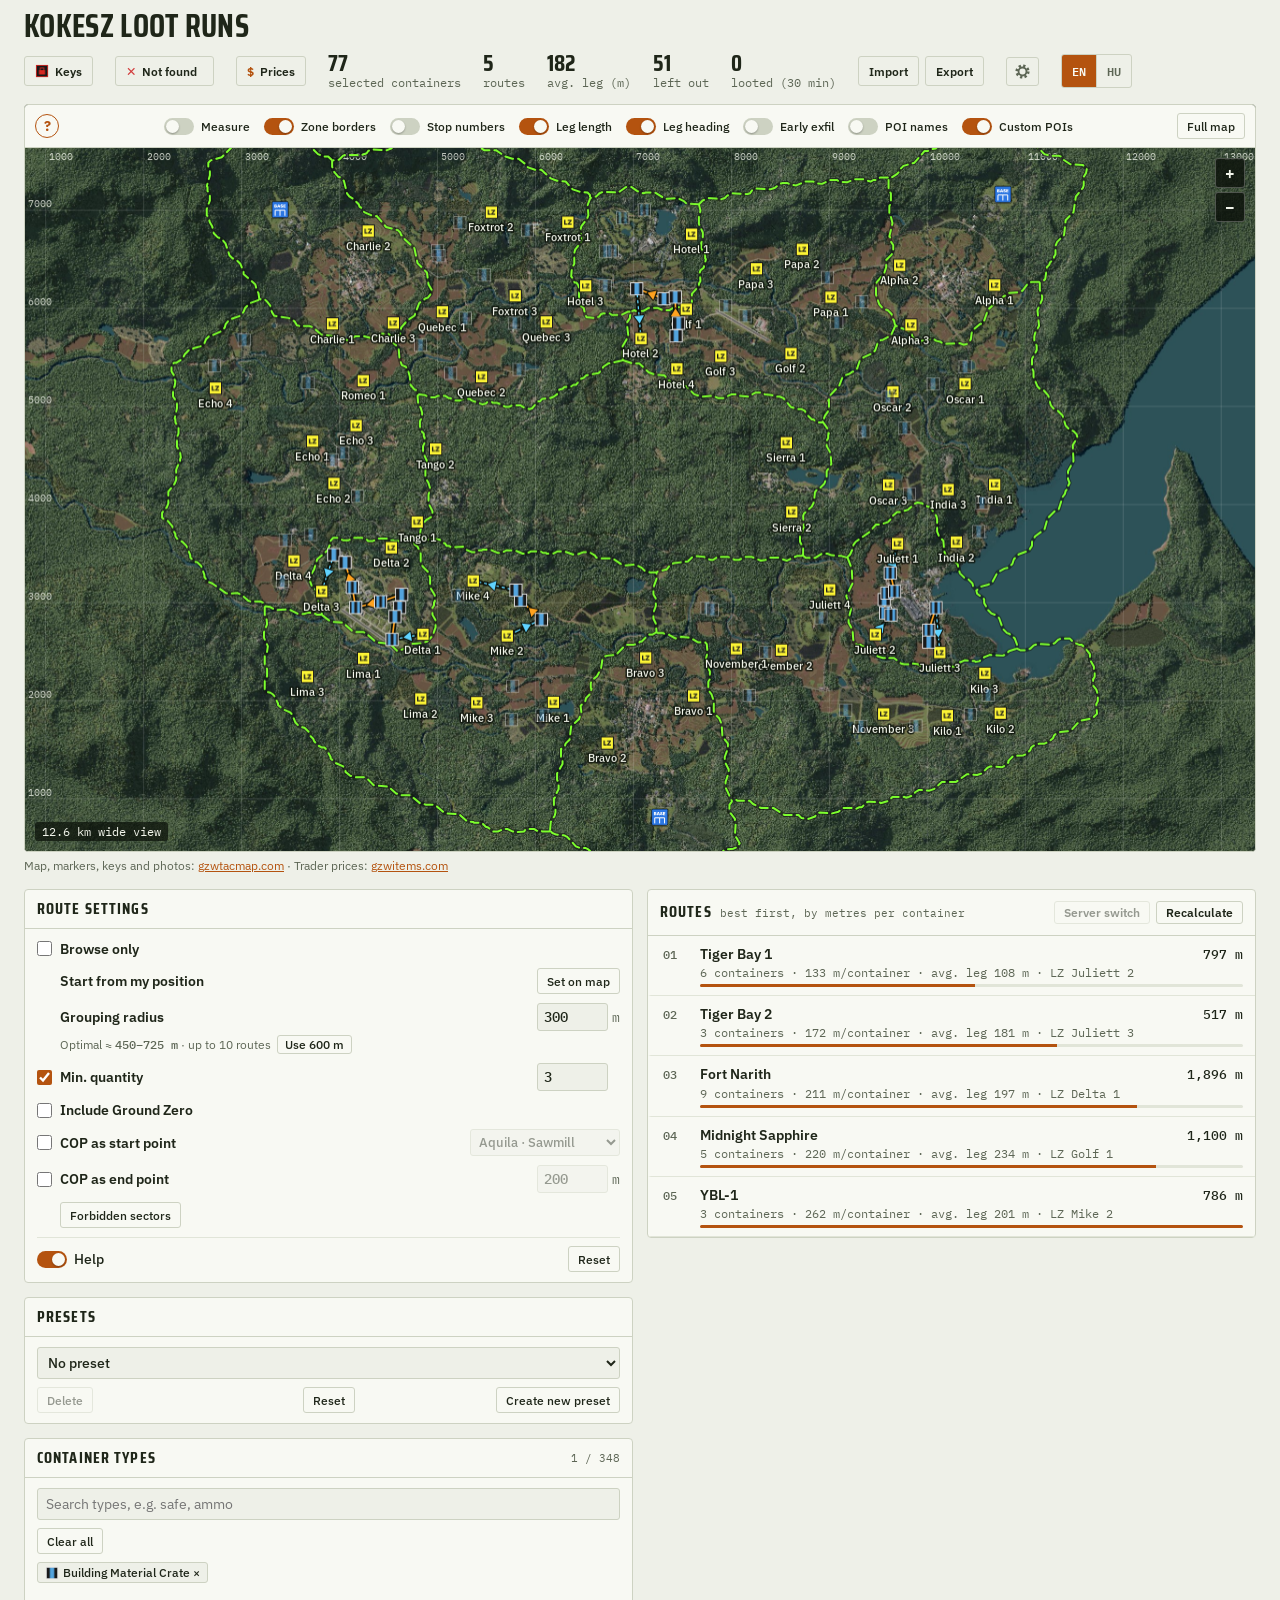
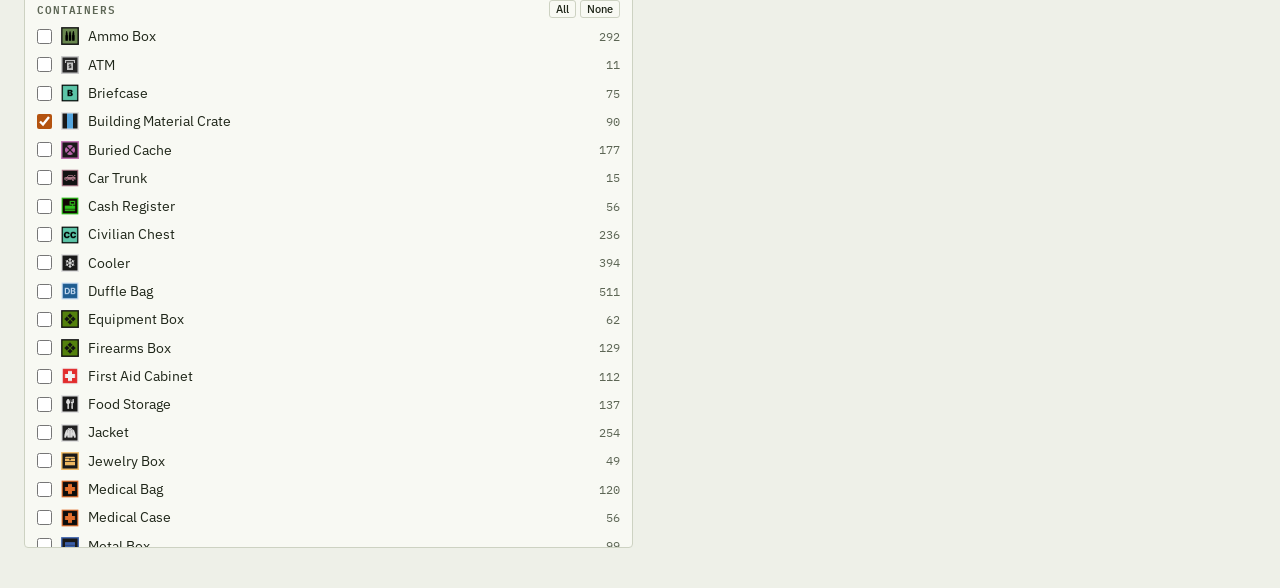
==== index.html @ 1fcd433a "Slide in-out route details" ====
<!doctype html>
<html lang="en">
  <head>
    <meta charset="utf-8" />
    <meta name="viewport" content="width=device-width, initial-scale=1" />
    <!-- Search and link previews. The address is the GitHub Pages one (also in sitemap.xml); change both if it moves. -->
    <title>Gray Zone Warfare Loot Run Planner | Kokesz Loot Runs</title>
    <meta
      name="description"
      content="Gray Zone Warfare loot run planner for Lamang: pick containers, get the shortest loot routes from the nearest LZ, COP or your position. Keys, notes, prices."
    />
    <meta
      name="keywords"
      content="Gray Zone Warfare, GZW, loot run, loot route, loot map, Lamang map, container map, route planner, keys, trader sell prices"
    />
    <link rel="canonical" href="https://4dd4m.github.io/gzwClusters/" />
    <meta name="theme-color" content="#151a13" />
    <link rel="icon" href="favicon.svg" type="image/svg+xml" />
    <meta property="og:type" content="website" />
    <meta property="og:site_name" content="Kokesz Loot Runs" />
    <meta property="og:title" content="Gray Zone Warfare Loot Run Planner" />
    <meta
      property="og:description"
      content="Pick containers on the Lamang map and get the shortest loot routes from the nearest LZ, COP or your position. Keys, looted ticks, notes, custom POIs and trader prices."
    />
    <meta property="og:url" content="https://4dd4m.github.io/gzwClusters/" />
    <meta property="og:image" content="https://4dd4m.github.io/gzwClusters/og-image.jpg" />
    <meta property="og:image:width" content="1200" />
    <meta property="og:image:height" content="630" />
    <meta property="og:image:alt" content="Loot routes drawn on the Lamang map of Gray Zone Warfare" />
    <meta property="og:locale" content="en_US" />
    <meta property="og:locale:alternate" content="hu_HU" />
    <meta name="twitter:card" content="summary_large_image" />
    <meta name="twitter:title" content="Gray Zone Warfare Loot Run Planner" />
    <meta
      name="twitter:description"
      content="Shortest loot routes on the Lamang map, from the nearest LZ, COP or your position."
    />
    <meta name="twitter:image" content="https://4dd4m.github.io/gzwClusters/og-image.jpg" />
    <script type="application/ld+json">
      {
        "@context": "https://schema.org",
        "@type": "WebApplication",
        "name": "Kokesz Loot Runs",
        "alternateName": "Gray Zone Warfare Loot Run Planner",
        "url": "https://4dd4m.github.io/gzwClusters/",
        "image": "https://4dd4m.github.io/gzwClusters/og-image.jpg",
        "description": "Gray Zone Warfare loot run planner for the Lamang map: groups the containers you pick into routes, orders each by the shortest walk and starts it from the nearest landing zone, a COP or your position.",
        "applicationCategory": "GameApplication",
        "operatingSystem": "Any (web browser)",
        "inLanguage": ["en", "hu"],
        "isAccessibleForFree": true,
        "offers": { "@type": "Offer", "price": "0", "priceCurrency": "USD" },
        "about": { "@type": "VideoGame", "name": "Gray Zone Warfare" }
      }
    </script>
    <link rel="preconnect" href="https://fonts.googleapis.com" />
    <link
      rel="stylesheet"
      href="https://fonts.googleapis.com/css2?family=Saira+Condensed:wght@500;700&family=IBM+Plex+Sans:wght@400;500;600&family=IBM+Plex+Mono:wght@400;500&display=swap"
    />
    <link rel="stylesheet" href="app.css" />
  </head>
  <!-- Text comes from i18n.js (English or Hungarian): data-i18n* attributes name the keys. -->
  <body>
    <!-- for visitors and crawlers without JavaScript: what the page is -->
    <noscript>
      <p class="noscript">
        Kokesz Loot Runs is a Gray Zone Warfare loot run planner for the Lamang map: pick the container types you want, and
        it groups them into routes, puts each route in the shortest walking order and starts it from the nearest landing
        zone, a COP or your own position. It also shows key-locked doors, trader sell prices, notes and your own POIs.
        Turn on JavaScript to use it.
      </p>
    </noscript>
    <header>
      <div>
        <h1>Kokesz Loot Runs</h1>
      </div>
      <div class="stats">
        <button type="button" id="keysBtn" class="keysbtn" aria-haspopup="dialog">
          <img alt="" id="keysIc" /><span data-i18n="keys.btn"></span>
        </button>
        <button type="button" id="nfBtn" class="keysbtn nfbtn" aria-haspopup="dialog" data-i18n-title="nf.btnTitle">
          <i aria-hidden="true">✕</i><span data-i18n="nf.btn"></span><small id="nfCount"></small>
        </button>
        <button type="button" id="prBtn" class="keysbtn prbtn" aria-haspopup="dialog" data-i18n-title="pr.btnTitle">
          <i aria-hidden="true">$</i><span data-i18n="pr.btn"></span>
        </button>
        <div><b id="stContainers">0</b><span data-i18n="st.containers"></span></div>
        <div class="rt"><b id="stRuns">0</b><span data-i18n="st.runs"></span></div>
        <div class="rt"><b id="stAvg">–</b><span data-i18n="st.avg"></span></div>
        <div class="rt"><b id="stLeft">0</b><span data-i18n="st.left"></span></div>
        <div class="rt" data-i18n-title="st.lootedTitle"><b id="stLooted">0</b><span data-i18n="st.looted"></span></div>
        <div class="io">
          <button type="button" id="importBtn" data-i18n="io.import" data-i18n-title="io.importTitle"></button>
          <button type="button" id="exportBtn" data-i18n="io.export" data-i18n-title="io.exportTitle"></button>
          <input type="file" id="importFile" accept=".json,application/json" hidden />
        </div>
        <button type="button" id="cfgBtn" class="cfgbtn" aria-haspopup="dialog" data-i18n-title="cfg.btnTitle" data-i18n-aria="cfg.btnTitle">
          <svg viewBox="0 0 24 24" width="17" height="17" aria-hidden="true">
            <circle cx="12" cy="12" r="8.2" fill="none" stroke="currentColor" stroke-width="3.6" stroke-dasharray="3.2 3.24" />
            <circle cx="12" cy="12" r="5.6" fill="none" stroke="currentColor" stroke-width="2.6" />
          </svg>
        </button>
        <div class="lang" role="radiogroup" aria-label="Language / Nyelv">
          <button type="button" role="radio" data-lang="en" aria-checked="true" title="English">EN</button
          ><button type="button" role="radio" data-lang="hu" aria-checked="false" title="Magyar">HU</button>
        </div>
      </div>
    </header>
    <dialog id="keys" aria-labelledby="keysT">
      <div class="dlghead">
        <h2 id="keysT" data-i18n="keys.title"></h2>
        <button type="button" id="keysClose" data-i18n="close"></button>
      </div>
      <div class="ktabs" id="ktabs" role="tablist" data-i18n-aria="keys.tabs">
        <button type="button" role="tab" id="ktab1" aria-controls="kpan1">
          <span data-i18n="keys.tab1"></span><small id="kc1"></small>
        </button>
        <button type="button" role="tab" id="ktab2" aria-controls="kpan2">
          <span data-i18n="keys.tab2"></span><small id="kc2"></small>
        </button>
      </div>
      <p class="dlgnote" id="keysNote"></p>
      <p class="dlgnote kroute" id="kRoute" hidden><i aria-hidden="true"></i><span></span></p>
      <div class="keygrid" id="kpan1" role="tabpanel" aria-labelledby="ktab1"></div>
      <div class="keygrid" id="kpan2" role="tabpanel" aria-labelledby="ktab2"></div>
      <div class="kpop" id="kpop" hidden>
        <canvas></canvas>
        <div class="kprow">
          <img alt="" />
          <div><b></b><span></span><span></span><span></span><span></span></div>
        </div>
      </div>
    </dialog>
    <dialog id="nfDlg" aria-labelledby="nfT">
      <div class="dlghead">
        <h2 id="nfT" data-i18n="nf.title"></h2>
        <span class="nfhead"
          ><button type="button" id="nfClear" data-i18n="nf.clearAll"></button
          ><button type="button" id="nfClose" data-i18n="close"></button
        ></span>
      </div>
      <p class="dlgnote" data-i18n="nf.note"></p>
      <div class="nflist" id="nfList"></div>
    </dialog>
    <dialog id="cfgDlg" aria-labelledby="cfgT">
      <div class="dlghead">
        <h2 id="cfgT" data-i18n="cfg.title"></h2>
        <span class="nfhead"
          ><button type="button" id="cfgReset" data-i18n="cfg.reset"></button
          ><button type="button" id="cfgClose" data-i18n="close"></button
        ></span>
      </div>
      <p class="dlgnote" data-i18n="cfg.note"></p>
      <div class="cfg">
        <fieldset>
          <legend data-i18n="cfg.route"></legend>
          <label><span data-i18n="cfg.color"></span><input type="color" data-st="routeColor" /></label>
          <label><span data-i18n="cfg.line"></span><select data-st="routeLine"></select></label>
          <label><span data-i18n="cfg.width"></span><input type="range" min="1" max="7" step="0.1" data-st="routeWidth" /><output></output></label>
        </fieldset>
        <fieldset>
          <legend data-i18n="cfg.leg"></legend>
          <label><span data-i18n="cfg.color"></span><input type="color" data-st="legColor" /></label>
          <label><span data-i18n="cfg.line"></span><select data-st="legLine"></select></label>
          <label><span data-i18n="cfg.width"></span><input type="range" min="1" max="6" step="0.1" data-st="legWidth" /><output></output></label>
        </fieldset>
        <fieldset>
          <legend data-i18n="cfg.arrows"></legend>
          <label><span data-i18n="cfg.arrow"></span><select data-st="arrow"></select></label>
          <label><span data-i18n="cfg.arrowSize"></span><input type="range" min="4" max="14" step="0.5" data-st="arrowSize" /><output></output></label>
        </fieldset>
        <fieldset>
          <legend data-i18n="cfg.icons"></legend>
          <label><span data-i18n="cfg.iconSize"></span><input type="range" min="60" max="180" step="5" data-st="iconSize" /><output></output></label>
          <label><span data-i18n="cfg.lzSize"></span><input type="range" min="60" max="180" step="5" data-st="lzSize" /><output></output></label>
          <label><span data-i18n="cfg.cmSize"></span><input type="range" min="60" max="180" step="5" data-st="cmSize" /><output></output></label>
        </fieldset>
        <fieldset>
          <legend data-i18n="cfg.opacity"></legend>
          <label><span data-i18n="cfg.opLooted"></span><input type="range" min="5" max="100" step="5" data-st="opLooted" /><output></output></label>
          <label><span data-i18n="cfg.opExcl"></span><input type="range" min="5" max="100" step="5" data-st="opExcl" /><output></output></label>
          <label><span data-i18n="cfg.opNf"></span><input type="range" min="5" max="100" step="5" data-st="opNf" /><output></output></label>
          <label><span data-i18n="cfg.opLeft"></span><input type="range" min="5" max="100" step="5" data-st="opLeft" /><output></output></label>
          <label><span data-i18n="cfg.opOther"></span><input type="range" min="5" max="100" step="5" data-st="opOther" /><output></output></label>
        </fieldset>
      </div>
    </dialog>
    <div class="ctxmenu" id="ctxMenu" role="menu" data-i18n-aria="ctx.aria" hidden>
      <button type="button" role="menuitem" id="ctxAdd" data-i18n="ctx.add"></button>
      <button type="button" role="menuitem" id="ctxEdit" data-i18n="ctx.edit"></button>
      <button type="button" role="menuitem" id="ctxRoute"></button>
      <button type="button" role="menuitem" id="ctxNf"></button>
      <button type="button" role="menuitem" id="ctxNote"></button>
    </div>
    <dialog id="noteDlg" aria-labelledby="noteT">
      <div class="dlghead"><h2 id="noteT"></h2></div>
      <form id="noteForm" class="dlgform" novalidate>
        <label for="noteText" id="noteFor"></label>
        <textarea id="noteText" rows="4" maxlength="300" data-i18n-placeholder="note.ph"></textarea>
        <div class="dlgbtns">
          <button type="button" id="noteDel" class="danger" data-i18n="note.del"></button>
          <button type="button" id="noteCancel" data-i18n="preset.cancel"></button>
          <button type="submit" id="noteOk" class="primary"></button>
        </div>
      </form>
    </dialog>
    <dialog id="cmDlg" aria-labelledby="cmT">
      <div class="dlghead"><h2 id="cmT"></h2></div>
      <form id="cmForm" class="dlgform" novalidate>
        <label for="cmName" data-i18n="cm.nameLabel"></label>
        <input type="text" id="cmName" maxlength="40" autocomplete="off" data-i18n-placeholder="cm.namePh" />
        <span class="dlglabel" id="cmIconLbl" data-i18n="cm.iconLabel"></span>
        <div class="cmicons" id="cmIcons" role="radiogroup" aria-labelledby="cmIconLbl"></div>
        <div class="dlgbtns">
          <button type="button" id="cmDel" class="danger" data-i18n="cm.del"></button>
          <button type="button" id="cmCancel" data-i18n="preset.cancel"></button>
          <button type="submit" id="cmOk" class="primary"></button>
        </div>
      </form>
    </dialog>
    <dialog id="rtDlg" aria-labelledby="rtT">
      <div class="dlghead"><h2 id="rtT" data-i18n="rt.title"></h2></div>
      <form id="rtForm" class="dlgform" novalidate>
        <p class="rtfor" id="rtFor"></p>
        <p class="rtnote" data-i18n="rt.note"></p>
        <label for="rtType" data-i18n="rt.typeLabel"></label>
        <select id="rtType"></select>
        <input type="text" id="rtNew" maxlength="40" autocomplete="off" data-i18n-placeholder="rt.newPh" data-i18n-aria="rt.newPh" hidden />
        <label for="rtSec" data-i18n="rt.secLabel"></label>
        <select id="rtSec"></select>
        <div class="dlgbtns">
          <button type="button" id="rtOff" class="danger" data-i18n="rt.off"></button>
          <button type="button" id="rtCancel" data-i18n="preset.cancel"></button>
          <button type="submit" id="rtOk" class="primary"></button>
        </div>
      </form>
    </dialog>
    <dialog id="prDlg" aria-labelledby="prT">
      <div class="dlghead">
        <h2 id="prT" data-i18n="pr.title"></h2>
        <span class="nfhead"
          ><a
            class="btnlink"
            href="https://gzwitems.com/contribute"
            target="_blank"
            rel="noopener"
            data-i18n="pr.report"
            data-i18n-title="pr.reportTitle"
          ></a
          ><button type="button" id="prClose" data-i18n="close"></button
        ></span>
      </div>
      <p class="dlgnote" data-i18n-html="pr.note"></p>
      <div class="prbar">
        <input type="search" id="prQ" data-i18n-placeholder="pr.searchPh" data-i18n-aria="pr.searchAria" />
        <select id="prCat" data-i18n-aria="pr.catAria"></select>
        <label><input type="checkbox" id="prFresh" /><span data-i18n="pr.fresh"></span></label>
        <label><input type="checkbox" id="prZero" /><span data-i18n="pr.zero"></span><small id="prZeroN"></small></label>
      </div>
      <p class="prstat" id="prStat" role="status"></p>
      <div class="prlist" id="prList">
        <table>
          <thead>
            <tr>
              <th><span class="sr" data-i18n="pr.thIcon"></span></th>
              <th data-k="name"><button type="button" data-i18n="pr.thItem"></button></th>
              <th data-k="price"><button type="button" data-i18n="pr.thPrice"></button></th>
              <th data-k="slot"><button type="button" data-i18n="pr.thSlot" data-i18n-title="pr.thSlotTitle"></button></th>
              <th data-k="at"><button type="button" data-i18n="pr.thAt"></button></th>
            </tr>
          </thead>
          <tbody id="prRows"></tbody>
        </table>
      </div>
    </dialog>
    <dialog id="secDlg" aria-labelledby="secT">
      <div class="dlghead">
        <h2 id="secT" data-i18n="sec.title"></h2>
        <button type="button" id="secClose" data-i18n="close"></button>
      </div>
      <p class="dlgnote" data-i18n="sec.note"></p>
      <div class="seclist" id="secList"></div>
    </dialog>
    <dialog id="clearDlg" aria-labelledby="clearT" aria-describedby="clearD">
      <div class="dlghead"><h2 id="clearT" data-i18n="clear.title"></h2></div>
      <p class="confirmtxt" id="clearD" data-i18n="clear.text"></p>
      <div class="dlgbtns">
        <button type="button" id="clearNo" data-i18n="clear.no"></button>
        <button type="button" id="clearYes" class="danger" data-i18n="clear.yes"></button>
      </div>
    </dialog>
    <dialog id="presetDlg" aria-labelledby="presetT">
      <div class="dlghead"><h2 id="presetT" data-i18n="preset.newTitle"></h2></div>
      <form id="presetForm" class="dlgform" novalidate>
        <label for="presetName" data-i18n="preset.nameLabel"></label>
        <input type="text" id="presetName" maxlength="40" autocomplete="off" data-i18n-placeholder="preset.namePh" />
        <p class="dlgerr" id="presetErr" role="alert" hidden></p>
        <div class="dlgbtns">
          <button type="button" id="presetCancel" data-i18n="preset.cancel"></button>
          <button type="submit" id="presetOk" class="primary" data-i18n="preset.create"></button>
        </div>
      </form>
    </dialog>
    <dialog id="presetDelDlg" aria-labelledby="presetDelT" aria-describedby="presetDelD">
      <div class="dlghead"><h2 id="presetDelT" data-i18n="preset.delTitle"></h2></div>
      <p class="confirmtxt" id="presetDelD"></p>
      <div class="dlgbtns">
        <button type="button" id="presetDelNo" data-i18n="preset.no"></button>
        <button type="button" id="presetDelYes" class="danger" data-i18n="preset.yes"></button>
      </div>
    </dialog>
    <dialog id="ioDlg" aria-labelledby="ioT" aria-describedby="ioD">
      <div class="dlghead"><h2 id="ioT"></h2></div>
      <p class="confirmtxt" id="ioD"></p>
      <div class="dlgbtns">
        <button type="button" id="ioNo"></button>
        <button type="button" id="ioYes" class="primary" data-i18n="preset.yes"></button>
      </div>
    </dialog>
    <dialog id="xferDlg" aria-labelledby="xferT" aria-describedby="xferD">
      <div class="dlghead"><h2 id="xferT"></h2></div>
      <p class="confirmtxt" id="xferD"></p>
      <div class="xferlist" id="xferList"></div>
      <div class="dlgbtns">
        <button type="button" id="xferNo" data-i18n="preset.cancel"></button>
        <button type="button" id="xferYes" class="primary"></button>
      </div>
    </dialog>
    <dialog id="presetResetDlg" aria-labelledby="presetResetT" aria-describedby="presetResetD">
      <div class="dlghead"><h2 id="presetResetT"></h2></div>
      <p class="confirmtxt" id="presetResetD"></p>
      <div class="dlgbtns">
        <button type="button" id="presetResetNo" data-i18n="preset.no"></button>
        <button type="button" id="presetResetYes" class="danger" data-i18n="preset.yes"></button>
      </div>
    </dialog>

    <div class="layout">
      <aside class="filters">
        <section class="panel">
          <h2 data-i18n="set.title"></h2>
          <div class="set">
            <div class="opt">
              <input type="checkbox" id="browse" aria-describedby="hBrowse" />
              <label for="browse" data-i18n="browse.label"></label>
              <span></span>
              <div class="hint wide" id="hBrowse" role="tooltip" data-i18n-html="browse.hint"></div>
            </div>
            <div class="opt">
              <span class="cbspace" aria-hidden="true"></span>
              <label for="meSet" data-i18n="me.label"></label>
              <span class="mebtns"
                ><button type="button" id="meSet" aria-describedby="hMe"></button
                ><button
                  type="button"
                  id="meClear"
                  data-i18n-title="me.clearTitle"
                  data-i18n-aria="me.clearTitle"
                  hidden
                >
                  ✕
                </button></span
              >
              <div class="hint wide" id="hMe" role="tooltip" data-i18n-html="me.hint"></div>
            </div>
            <div class="opt">
              <span class="cbspace" aria-hidden="true"></span>
              <label for="r" data-i18n="r.label"></label>
              <span class="num"
                ><input type="number" id="r" min="150" max="3000" step="25" value="300" aria-describedby="hR" />m</span
              >
              <div class="hint wide" id="hR" role="tooltip" data-i18n-html="r.hint"></div>
              <span id="rEst" class="rest"></span>
            </div>
            <div class="opt">
              <input type="checkbox" id="useQ" checked aria-describedby="hQ" />
              <label for="useQ" data-i18n="q.label"></label>
              <span class="num"
                ><input type="number" id="q" min="1" max="500" step="1" value="3" data-i18n-aria="q.aria" /><span
                  aria-hidden="true"
                  style="visibility: hidden"
                  >m</span
                ></span
              >
              <div class="hint wide" id="hQ" role="tooltip" data-i18n-html="q.hint"></div>
            </div>
            <div class="opt">
              <input type="checkbox" id="useGZ" aria-describedby="hGZ" />
              <label for="useGZ" data-i18n="gz.label"></label>
              <span></span>
              <div class="hint wide" id="hGZ" role="tooltip" data-i18n-html="gz.hint"></div>
            </div>
            <div class="opt" id="copSRow">
              <input type="checkbox" id="useCopS" aria-describedby="hCopS" />
              <label for="useCopS" data-i18n="copS.label"></label>
              <select id="copStart" data-i18n-aria="copS.aria" data-i18n-title="copS.title"></select>
              <div class="hint wide" id="hCopS" role="tooltip" data-i18n-html="copS.hint"></div>
            </div>
            <div class="opt">
              <input type="checkbox" id="useCopE" aria-describedby="hCopE" />
              <label for="useCopE" data-i18n="copE.label"></label>
              <span class="num"
                ><input
                  type="number"
                  id="copBias"
                  min="0"
                  max="5000"
                  step="50"
                  value="200"
                  data-i18n-aria="copBias.aria"
                />m</span
              >
              <div class="hint wide" id="hCopE" role="tooltip" data-i18n-html="copE.hint"></div>
            </div>
            <div class="opt">
              <span class="cbspace" aria-hidden="true"></span>
              <span><button type="button" id="secBtn" aria-haspopup="dialog" aria-describedby="hSec"></button></span>
              <span></span>
              <div class="hint wide" id="hSec" role="tooltip" data-i18n-html="sec.hint"></div>
            </div>
            <div class="reset">
              <label class="switch" data-i18n-title="hints.title"
                ><input type="checkbox" role="switch" id="hints" checked /><span class="track" aria-hidden="true"></span
                ><span data-i18n="hints.label"></span
              ></label>
              <span class="note-reset" id="savedNote" hidden data-i18n="reset.done"></span
              ><button type="button" id="reset" data-i18n="reset.btn" data-i18n-title="reset.title"></button>
            </div>
          </div>
        </section>
        <section class="panel">
          <h2 data-i18n="preset.title"></h2>
          <div class="presets">
            <select id="preset" data-i18n-aria="preset.selectAria" aria-describedby="hPreset"></select>
            <div class="prow">
              <button type="button" id="presetDel" data-i18n="preset.delete"></button>
              <button type="button" id="presetReset" aria-haspopup="dialog" data-i18n="preset.reset"></button>
              <button type="button" id="presetNew" aria-haspopup="dialog" data-i18n="preset.new"></button>
            </div>
            <div class="hint wide" id="hPreset" role="tooltip" data-i18n-html="preset.hint"></div>
          </div>
        </section>
        <section class="panel">
          <h2><span data-i18n="ty.title"></span> <small id="tyCount"></small></h2>
          <div class="tsearch">
            <input type="search" id="tq" data-i18n-placeholder="ty.searchPh" data-i18n-aria="ty.searchAria" />
            <div class="tsel"><button type="button" id="tyNone" data-i18n="ty.none"></button></div>
            <div class="chips" id="chips"></div>
          </div>
          <div class="types" id="types"></div>
        </section>
      </aside>

      <div class="mapcol">
        <div class="mapbox" id="mapbox">
          <div class="maptools">
            <div class="legend">
              <button type="button" class="lghelp" aria-describedby="lgPop" data-i18n-aria="lg.title" data-i18n-title="lg.title">?</button>
              <div class="lgpop" id="lgPop" role="tooltip">
                <div class="lgrow rt"><i class="sym"><i class="ln"></i></i><span data-i18n-html="lg.route"></span></div>
                <div class="lgrow rt"><i class="sym"><i class="ln d"></i></i><span data-i18n-html="lg.lzleg"></span></div>
                <div class="lgrow"><i class="sym"><img alt="" data-lgicon="landingZone" /></i><span data-i18n-html="lg.lz"></span></div>
                <div class="lgrow rt"><i class="sym"><i class="num">3</i></i><span data-i18n-html="lg.num"></span></div>
                <div class="lgrow"><i class="sym"><i class="badge ok">✓</i></i><span data-i18n-html="lg.looted"></span></div>
                <div class="lgrow"><i class="sym"><i class="badge nf">✕</i></i><span data-i18n-html="lg.nf"></span></div>
                <div class="lgrow"><i class="sym"><svg viewBox="0 0 17 16" width="17" height="16" aria-hidden="true"><path d="M4 1h9a3 3 0 0 1 3 3v5a3 3 0 0 1-3 3h-1l1 3.5L9 12H4a3 3 0 0 1-3-3V4a3 3 0 0 1 3-3z" fill="#f3c623" stroke="#0d130b" stroke-width="1.4"/><circle cx="5" cy="6.5" r="1.1" fill="#0d130b"/><circle cx="8.5" cy="6.5" r="1.1" fill="#0d130b"/><circle cx="12" cy="6.5" r="1.1" fill="#0d130b"/></svg></i><span data-i18n-html="lg.note"></span></div>
                <div class="lgrow"><i class="sym"><svg viewBox="0 0 18 24" width="13" height="18" aria-hidden="true"><path d="M9 23C8 20 2 15 2 9a7 7 0 0 1 14 0c0 6-6 11-7 14z" fill="#2fbf71" stroke="#0d130b" stroke-width="1.8"/><circle cx="9" cy="9" r="2.8" fill="#fff"/></svg></i><span data-i18n-html="lg.me"></span></div>
                <div class="lgrow"><i class="sym"><img alt="" data-lgicon="cm-drug" /></i><span data-i18n-html="lg.cm"></span></div>
                <div class="lgrow"><i class="sym"><i class="ln z"></i></i><span data-i18n-html="lg.zone"></span></div>
                <p class="lgclick" data-i18n-html="lg.click"></p>
              </div>
            </div>
            <div class="tools">
              <label class="switch" data-i18n-title="sw.measureTitle"
                ><input type="checkbox" role="switch" id="measure" /><span class="track" aria-hidden="true"></span
                ><span data-i18n="sw.measure"></span></label
              ><label class="switch" data-i18n-title="sw.zonesTitle"
                ><input type="checkbox" role="switch" id="zoneB" /><span class="track" aria-hidden="true"></span
                ><span data-i18n="sw.zones"></span></label
              ><label class="switch rt"
                ><input type="checkbox" role="switch" id="legNum" /><span class="track" aria-hidden="true"></span
                ><span data-i18n="sw.legNum"></span></label
              ><label class="switch rt"
                ><input type="checkbox" role="switch" id="legLen" /><span class="track" aria-hidden="true"></span
                ><span data-i18n="sw.legLen"></span></label
              ><label class="switch rt"
                ><input type="checkbox" role="switch" id="legHead" /><span class="track" aria-hidden="true"></span
                ><span data-i18n="sw.legHead"></span></label
              ><label class="switch rt bailsw" data-i18n-title="sw.bailTitle"
                ><input type="checkbox" role="switch" id="bail" /><span class="track" aria-hidden="true"></span
                ><span data-i18n="sw.bail"></span></label
              ><label class="switch" data-i18n-title="sw.poiTitle"
                ><input type="checkbox" role="switch" id="poiNames" /><span class="track" aria-hidden="true"></span
                ><span data-i18n="sw.poi"></span></label
              ><label class="switch" data-i18n-title="sw.cmTitle"
                ><input type="checkbox" role="switch" id="cmShow" /><span class="track" aria-hidden="true"></span
                ><span data-i18n="sw.cm"></span
              ></label>
            </div>
            <button id="full" type="button" data-i18n="full"></button>
          </div>
          <canvas id="cv" tabindex="0" data-i18n-aria="cv.aria"></canvas>
          <div class="zoomctl">
            <button type="button" id="zIn" data-i18n-title="zoom.inTitle" data-i18n-aria="zoom.in">+</button
            ><button type="button" id="zOut" data-i18n-title="zoom.outTitle" data-i18n-aria="zoom.out">−</button>
          </div>
          <div class="zlvl" id="zlvl"></div>
          <div class="mhint" id="mhint" role="status" hidden></div>
          <div class="tip" id="tip" hidden></div>
          <div class="busy" id="busy" hidden data-i18n="busy"></div>
        </div>
        <p class="mapcredit" id="mapCredit" data-i18n-html="credit"></p>
      </div>

      <aside class="right nosel noanim">
        <section class="panel">
          <h2>
            <span class="rtitle"><span data-i18n="runs.title"></span> <small data-i18n="runs.sub"></small></span
            ><span class="rbtns rt"
              ><button type="button" id="srvReset" class="recalc" data-i18n-title="server.title">
                <span data-i18n="server.btn"></span></button
              ><button type="button" id="recalc" class="recalc" data-i18n-title="recalc.title">
                <span data-i18n="recalc.btn"></span><b id="recalcN" hidden></b></button
            ></span>
          </h2>
          <div class="runs" id="runs"></div>
        </section>
        <section class="panel detpanel">
          <h2>
            <span id="dT"></span
            ><label class="inv" data-i18n-title="inv.title"
              ><input type="checkbox" id="inv" /> <span data-i18n="inv.label"></span
            ></label>
          </h2>
          <div class="det" id="det"></div>
          <div class="tbl">
            <table>
              <thead>
                <tr>
                  <th>#</th>
                  <th data-i18n="th.stop"></th>
                  <th data-i18n="th.leg"></th>
                  <th data-i18n="th.total"></th>
                  <th data-i18n-title="th.looted">✓</th>
                  <th data-i18n-title="th.nf">✕</th>
                </tr>
              </thead>
              <tbody id="wp"></tbody>
            </table>
          </div>
        </section>
      </aside>
    </div>

    <script src="i18n.js"></script>
    <script src="data.js"></script>
    <script src="planner.js"></script>
    <script src="app.js"></script>
  </body>
</html>
---- app.css ----
/* Layout: full-width three-pane field console: filters | satellite map | runs + waypoints. Collapses to map-first stack. */
:root {
  --bg: #eef0e8;
  --paper: #f8f9f3;
  --ink: #1f2619;
  --muted: #5d6655;
  --line: #cdd2c2;
  --grid: #e1e5d8;
  --accent: #b4530f;
  --lzt: #1f6f93;
  --m-route: #ffa21f;
  --m-lz: #5fd3ff;
  --m-cop: #3d9bff;
  --m-halo: #0d130b;
  --m-text: #f3f6ec;
  --hl: #fff1a6;
  --hl-line: #d9ad00;
  --display: "Saira Condensed", "Arial Narrow", sans-serif;
  --body: "IBM Plex Sans", system-ui, sans-serif;
  --mono: "IBM Plex Mono", ui-monospace, Consolas, monospace;
}
@media (prefers-color-scheme: dark) {
  :root:not([data-theme="light"]) {
    --bg: #151a13;
    --paper: #1c2219;
    --ink: #e3e8d9;
    --muted: #9aa58e;
    --line: #343d2e;
    --grid: #262d22;
    --accent: #f08a3c;
    --lzt: #6cb8db;
    --hl: #463c0e;
    --hl-line: #c9a227;
    color-scheme: dark;
  }
}
:root[data-theme="dark"] {
  --bg: #151a13;
  --paper: #1c2219;
  --ink: #e3e8d9;
  --muted: #9aa58e;
  --line: #343d2e;
  --grid: #262d22;
  --accent: #f08a3c;
  --lzt: #6cb8db;
  --hl: #463c0e;
  --hl-line: #c9a227;
  color-scheme: dark;
}
* {
  box-sizing: border-box;
}
[hidden] {
  display: none !important;
}
body {
  background: var(--bg);
  color: var(--ink);
  font: 14px/1.45 var(--body);
  margin-top: 0;
  padding-inline: 16px;
  padding-block: 10px 32px;
}
header {
  display: flex;
  flex-wrap: wrap;
  align-items: end;
  justify-content: space-between;
  gap: 10px 24px;
  margin-bottom: 14px;
}
h1 {
  font: 700 2rem/1 var(--display);
  letter-spacing: 0.01em;
  margin: 0;
  text-transform: uppercase;
  text-wrap: balance;
}
.stats {
  display: flex;
  flex-wrap: wrap;
  gap: 8px 22px;
  font: 0.75rem var(--mono);
  color: var(--muted);
}
.stats b {
  display: block;
  font: 700 1.45rem/1 var(--display);
  color: var(--ink);
  font-variant-numeric: tabular-nums;
}
.layout {
  display: grid;
  grid-template-columns: 340px minmax(0, 1fr) 400px;
  grid-template-areas: "f m r";
  gap: 14px;
  align-items: start;
}
@media (max-width: 1300px) {
  .layout {
    grid-template-columns: minmax(0, 1fr) minmax(0, 1fr);
    grid-template-areas: "m m" "f r";
  }
}
@media (max-width: 760px) {
  .layout {
    grid-template-columns: minmax(0, 1fr);
    grid-template-areas: "m" "r" "f";
  }
}
.panel {
  background: var(--paper);
  border: 1px solid var(--line);
  border-radius: 4px;
  min-width: 0;
}
.panel h2 {
  font: 700 1rem/1 var(--display);
  text-transform: uppercase;
  letter-spacing: 0.07em;
  margin: 0;
  padding: 11px 12px;
  border-bottom: 1px solid var(--line);
  display: flex;
  justify-content: space-between;
  align-items: center;
  gap: 8px;
}
.panel h2 small {
  font: 400 0.7rem var(--mono);
  letter-spacing: 0;
  text-transform: none;
  color: var(--muted);
}
.filters {
  grid-area: f;
  display: flex;
  flex-direction: column;
  gap: 14px;
  min-width: 0;
}
.mapcol {
  grid-area: m;
  min-width: 0;
}
.right {
  grid-area: r;
  display: flex;
  flex-direction: column;
  gap: 14px;
  min-width: 0;
}
.set {
  padding: 10px 12px;
  display: flex;
  flex-direction: column;
  gap: 9px;
}
.opt {
  display: grid;
  grid-template-columns: auto 1fr auto;
  gap: 4px 8px;
  align-items: center;
  position: relative;
}
.opt label {
  font-weight: 600;
  cursor: help;
  white-space: nowrap;
}
.cbspace {
  width: 15px;
}
.opt .hint,
.presets .hint {
  display: none;
  position: absolute;
  left: 23px;
  right: 0;
  top: calc(100% + 4px);
  z-index: 6;
  background: var(--ink);
  color: var(--paper);
  font-size: 0.78rem;
  line-height: 1.4;
  padding: 7px 9px;
  border-radius: 3px;
  box-shadow: 0 4px 14px rgba(0, 0, 0, 0.25);
  pointer-events: none;
}
/* hover, or keyboard focus (not a mouse click) inside the row */
.opt:hover > .hint,
.opt:has(:focus-visible) > .hint,
.presets:hover > .hint,
.presets:has(:focus-visible) > .hint {
  display: block;
}
/* the presets panel's help opens under the whole panel body, so it never covers its buttons */
.presets {
  position: relative;
}
.presets .hint {
  left: 12px;
}
/* Segédlet off: the explanations stay hidden (screen readers still get them through aria-describedby) */
body.nohints .opt .hint,
body.nohints .presets .hint {
  display: none;
}
body.nohints .opt label {
  cursor: pointer;
}
.opt .hint.wide,
.presets .hint.wide {
  right: auto;
  width: min(380px, calc(100vw - 60px));
}
.hint p {
  margin: 0 0 5px;
}
.hint ul {
  margin: 0;
  padding-left: 16px;
}
.hint li {
  margin-top: 2px;
}
#copStart {
  font: 500 0.8rem var(--body);
  color: var(--ink);
  background: var(--bg);
  border: 1px solid var(--line);
  border-radius: 3px;
  padding: 3px 4px;
  max-width: 150px;
  min-width: 0;
}
#copStart:disabled {
  opacity: 0.45;
}
.num {
  display: flex;
  align-items: center;
  gap: 4px;
  font: 0.8rem var(--mono);
  color: var(--muted);
}
input[type="number"] {
  width: 5.2em;
  font: 500 0.85rem var(--mono);
  color: var(--ink);
  background: var(--bg);
  border: 1px solid var(--line);
  border-radius: 3px;
  padding: 4px 6px;
}
input[type="number"]:disabled {
  opacity: 0.45;
}
label[for="useQ"] {
  white-space: nowrap;
}
input[type="checkbox"] {
  accent-color: var(--accent);
  width: 15px;
  height: 15px;
  margin: 0;
}
input[type="search"] {
  width: 100%;
  font: 0.85rem var(--body);
  color: var(--ink);
  background: var(--bg);
  border: 1px solid var(--line);
  border-radius: 3px;
  padding: 6px 8px;
}
button {
  font: 500 0.78rem var(--body);
  color: var(--ink);
  background: transparent;
  border: 1px solid var(--line);
  border-radius: 3px;
  padding: 4px 9px;
  cursor: pointer;
}
button:hover {
  border-color: var(--accent);
}
:is(button, input, .run, .ty):focus-visible {
  outline: 2px solid var(--accent);
  outline-offset: 1px;
}
.types {
  max-height: 62vh;
  overflow: auto;
  padding-bottom: 6px;
}
.tsearch {
  padding: 10px 12px 6px;
  display: flex;
  flex-direction: column;
  gap: 8px;
}
.tsel {
  display: flex;
  gap: 6px;
  flex-wrap: wrap;
}
.grp {
  display: flex;
  justify-content: space-between;
  align-items: center;
  padding: 10px 12px 4px;
  font: 600 0.7rem var(--mono);
  text-transform: uppercase;
  letter-spacing: 0.08em;
  color: var(--muted);
}
.grp span {
  display: flex;
  gap: 4px;
}
.grp button {
  padding: 1px 6px;
  font-size: 0.68rem;
}
.ty {
  display: grid;
  grid-template-columns: auto 20px 1fr auto;
  gap: 8px;
  align-items: center;
  padding: 4px 12px;
  cursor: pointer;
}
.ty:hover {
  background: var(--bg);
}
div.ty {
  cursor: default;
}
.tyname {
  all: unset;
  cursor: zoom-in;
  min-width: 0;
  overflow: hidden;
  text-overflow: ellipsis;
  white-space: nowrap;
}
.tyname:hover {
  text-decoration: underline;
  color: var(--accent);
}
.tyname:focus-visible {
  outline: 2px solid var(--accent);
  outline-offset: 1px;
}
.chips {
  display: flex;
  flex-wrap: wrap;
  gap: 4px;
}
.chips button {
  display: inline-flex;
  align-items: center;
  gap: 4px;
  padding: 2px 7px;
  font-size: 0.72rem;
  background: var(--bg);
}
.chips img {
  width: 14px;
  height: 14px;
}
.reset {
  display: flex;
  justify-content: flex-end;
  align-items: center;
  gap: 10px;
  padding-top: 8px;
  border-top: 1px solid var(--grid);
}
/* Segédlet sits at the far left of the row, the saved note and Alaphelyzet at the right */
.reset .switch {
  margin-right: auto;
}
.note-reset {
  color: var(--muted);
  font-size: 0.75rem;
}
#reset.armed {
  border-color: var(--accent);
  color: var(--accent);
}
.rest {
  grid-column: 2/4;
  font-size: 0.75rem;
  color: var(--muted);
}
.rest:empty {
  display: none;
}
.rest b {
  font-family: var(--mono);
  font-weight: 500;
}
.rest button {
  margin-left: 6px;
  padding: 1px 7px;
  font-size: 0.72rem;
}
.nomatch {
  padding: 10px 12px;
  color: var(--muted);
  font-size: 0.8rem;
}
.ty img {
  width: 20px;
  height: 20px;
  object-fit: contain;
}
.ty .c {
  font: 0.72rem var(--mono);
  color: var(--muted);
  font-variant-numeric: tabular-nums;
}
.mapbox {
  position: relative;
  background: #1b2a18;
  border: 1px solid var(--line);
  border-radius: 4px;
  overflow: hidden;
}
/* map toolbar: legend on the left, switches centred (wrapping in their column), Teljes térkép on the right */
.maptools {
  display: grid;
  grid-template-columns: auto minmax(0, 1fr) auto;
  grid-template-areas: "legend tools full";
  gap: 6px 14px;
  align-items: center;
  padding: 8px 10px;
  background: var(--paper);
  border-bottom: 1px solid var(--line);
  font-size: 0.78rem;
  color: var(--muted);
}
/* map legend: a ? button; hovering it (or focusing it, e.g. a tap) opens the explanation of the map's symbols, dark like the
   map's own tooltip so the symbols look as they do on the map */
.legend {
  grid-area: legend;
  position: relative;
}
.lghelp {
  width: 24px;
  height: 24px;
  padding: 0;
  border-radius: 50%;
  font: 700 0.85rem var(--body);
  color: var(--accent);
  border-color: var(--accent);
}
.lgpop {
  display: none;
  position: absolute;
  left: 0;
  top: calc(100% + 8px);
  z-index: 8;
  width: min(430px, calc(100vw - 48px));
  padding: 8px 10px;
  background: var(--m-halo);
  color: var(--m-text);
  border: 1px solid rgba(255, 255, 255, 0.2);
  border-radius: 4px;
  box-shadow: 0 8px 24px rgba(0, 0, 0, 0.4);
  font: 0.78rem/1.4 var(--body);
}
.legend:hover .lgpop,
.legend:focus-within .lgpop {
  display: block;
}
.lgrow {
  display: grid;
  grid-template-columns: 26px minmax(0, 1fr);
  gap: 8px;
  align-items: center;
  padding: 3px 0;
}
.lgrow .sym {
  display: flex;
  justify-content: center;
  align-items: center;
  font-style: normal;
}
.lgrow img {
  width: 18px;
  height: 18px;
}
.lgrow b {
  color: #fff;
}
.lgpop .lgclick {
  margin: 6px 0 0;
  padding-top: 6px;
  border-top: 1px solid rgba(255, 255, 255, 0.15);
}
.ln {
  display: inline-block;
  width: 22px;
  height: 0;
  border-top: 3px solid var(--m-route);
}
.ln.d {
  border-top: 2px dashed var(--m-lz);
}
.ln.z {
  border-top: 2px dashed #7dff2e;
}
.lgrow .num {
  min-width: 15px;
  padding: 0 3px;
  border-radius: 7px;
  background: var(--m-route);
  color: var(--m-halo);
  font: 600 0.62rem/14px var(--mono);
  text-align: center;
  font-style: normal;
}
.lgrow .badge {
  width: 14px;
  height: 14px;
  border-radius: 50%;
  border: 1.5px solid var(--m-halo);
  color: #fff;
  font: 700 0.55rem/11px var(--body);
  text-align: center;
  font-style: normal;
}
.badge.ok {
  background: #3fbf5a;
}
.badge.nf {
  background: #d23b3b;
}
canvas {
  display: block;
  width: 100%;
  cursor: grab;
  touch-action: none;
}
canvas.dragging {
  cursor: grabbing;
}
canvas.measuring {
  cursor: crosshair;
}
.tools {
  grid-area: tools;
  display: flex;
  flex-wrap: wrap;
  justify-content: center;
  align-items: center;
  gap: 8px 14px;
}
#full {
  grid-area: full;
}
/* phones: legend and Teljes térkép share the top line, the switches go under them */
@media (max-width: 760px) {
  .maptools {
    grid-template-columns: minmax(0, 1fr) auto;
    grid-template-areas: "legend full" "tools tools";
  }
}
.switch {
  display: inline-flex;
  align-items: center;
  gap: 7px;
  cursor: pointer;
  color: var(--ink);
  font-weight: 500;
  user-select: none;
}
.switch input {
  position: absolute;
  opacity: 0;
  width: 1px;
  height: 1px;
}
.switch .track {
  width: 30px;
  height: 17px;
  border-radius: 9px;
  background: var(--line);
  position: relative;
  transition: background 0.15s;
}
.switch .track::after {
  content: "";
  position: absolute;
  left: 2px;
  top: 2px;
  width: 13px;
  height: 13px;
  border-radius: 50%;
  background: var(--paper);
  box-shadow: 0 1px 2px rgba(0, 0, 0, 0.3);
  transition: transform 0.15s;
}
.switch input:checked + .track {
  background: var(--accent);
}
.switch input:checked + .track::after {
  transform: translateX(13px);
}
.switch input:focus-visible + .track {
  outline: 2px solid var(--accent);
  outline-offset: 2px;
}
@media (prefers-reduced-motion: reduce) {
  .switch .track,
  .switch .track::after {
    transition: none;
  }
}
/* top is set from the toolbar's height in size(), so the buttons sit on the map, not over the wrapped toolbar */
.zoomctl {
  position: absolute;
  right: 10px;
  top: 52px;
  display: flex;
  flex-direction: column;
  gap: 4px;
  z-index: 1;
}
.zoomctl button {
  width: 30px;
  height: 30px;
  padding: 0;
  font: 600 1rem/1 var(--mono);
  color: var(--m-text);
  background: rgba(13, 19, 11, 0.82);
  border: 1px solid rgba(255, 255, 255, 0.25);
}
.zoomctl button:hover {
  border-color: var(--m-route);
}
.zoomctl button:disabled {
  opacity: 0.4;
  cursor: default;
  border-color: rgba(255, 255, 255, 0.25);
}
.mhint {
  position: absolute;
  left: 10px;
  bottom: 34px;
  font: 0.75rem var(--mono);
  color: var(--m-text);
  background: rgba(13, 19, 11, 0.85);
  border: 1px solid rgba(255, 255, 255, 0.25);
  padding: 3px 8px;
  border-radius: 3px;
  pointer-events: none;
}
.zlvl {
  position: absolute;
  left: 10px;
  bottom: 10px;
  font: 0.72rem var(--mono);
  color: var(--m-text);
  background: rgba(13, 19, 11, 0.75);
  padding: 2px 7px;
  border-radius: 3px;
  pointer-events: none;
}
.tipimg {
  display: block;
  width: 470px;
  max-width: 100%;
  aspect-ratio: 16/9;
  object-fit: cover;
  border-radius: 2px;
  margin-bottom: 6px;
  background: #26301f;
}
.tip {
  position: absolute;
  pointer-events: none;
  background: var(--m-halo);
  color: var(--m-text);
  font: 12px/1.4 var(--mono);
  padding: 6px 8px;
  border-radius: 3px;
  border: 1px solid rgba(255, 255, 255, 0.2);
  max-width: 560px;
  z-index: 2;
}
/* a container's note in the map tooltip */
.tip .tipnote {
  display: block;
  margin: 4px 0;
  padding: 3px 7px;
  border-left: 3px solid #f3c623;
  background: rgba(243, 198, 35, 0.14);
  font-family: var(--body);
  white-space: pre-wrap;
  overflow-wrap: anywhere;
}
/* the right-click menu of a container, on the map or a stop-list row */
.ctxmenu {
  position: fixed;
  z-index: 20;
  display: flex;
  flex-direction: column;
  min-width: 190px;
  padding: 4px;
  background: var(--paper);
  border: 1px solid var(--line);
  border-radius: 4px;
  box-shadow: 0 8px 24px rgba(0, 0, 0, 0.35);
}
.ctxmenu button {
  border: 0;
  border-radius: 3px;
  padding: 7px 10px;
  text-align: left;
}
.ctxmenu button:is(:hover, :focus-visible) {
  background: var(--bg);
}
.busy {
  position: absolute;
  right: 10px;
  bottom: 10px;
  font: 0.75rem var(--mono);
  color: var(--m-text);
  background: var(--m-halo);
  padding: 3px 8px;
  border-radius: 3px;
}
.runs {
  max-height: 330px;
  overflow: auto;
}
.run {
  width: 100%;
  display: grid;
  grid-template-columns: 1.8rem 1fr auto;
  gap: 1px 8px;
  align-items: baseline;
  padding: 8px 12px;
  border: 0;
  border-bottom: 1px solid var(--grid);
  border-left: 3px solid transparent;
  border-radius: 0;
  text-align: left;
  font: inherit;
  color: var(--ink);
}
.run:hover {
  background: var(--bg);
}
.run[aria-pressed="true"] {
  border-left-color: var(--accent);
  background: var(--bg);
}
.rank {
  font: 500 0.72rem var(--mono);
  color: var(--muted);
}
.rname {
  font-weight: 600;
  overflow: hidden;
  text-overflow: ellipsis;
  white-space: nowrap;
}
.rlen {
  font: 500 0.8rem var(--mono);
  font-variant-numeric: tabular-nums;
}
.rmeta {
  grid-column: 2/4;
  font: 0.72rem var(--mono);
  color: var(--muted);
}
.bar {
  grid-column: 2/4;
  height: 3px;
  background: var(--grid);
  border-radius: 2px;
  overflow: hidden;
  margin-top: 3px;
}
.bar i {
  display: block;
  height: 100%;
  background: var(--accent);
}
.empty {
  padding: 16px 12px;
  color: var(--muted);
}
.det {
  padding: 12px;
  display: grid;
  grid-template-columns: 1fr 1fr;
  gap: 10px 14px;
}
.det .k {
  font: 600 0.66rem var(--mono);
  text-transform: uppercase;
  letter-spacing: 0.08em;
  color: var(--muted);
}
.det .v {
  font: 500 0.95rem var(--mono);
  font-variant-numeric: tabular-nums;
}
.det .lz {
  grid-column: 1/-1;
  display: grid;
  grid-template-columns: auto 1fr auto;
  gap: 8px;
  align-items: center;
  padding: 8px 10px;
  border: 1px solid var(--line);
  border-radius: 3px;
}
.det .lz b {
  font: 700 0.95rem var(--display);
  letter-spacing: 0.06em;
  text-transform: uppercase;
  color: var(--lzt);
}
.det .lz .v {
  font-size: 0.85rem;
}
table {
  width: 100%;
  border-collapse: collapse;
  font: 0.75rem var(--mono);
  font-variant-numeric: tabular-nums;
}
th,
td {
  padding: 4px 8px;
  text-align: right;
  border-bottom: 1px solid var(--grid);
  white-space: nowrap;
}
th {
  color: var(--muted);
  font-weight: 500;
  text-transform: uppercase;
  letter-spacing: 0.06em;
  font-size: 0.65rem;
  position: sticky;
  top: 0;
  background: var(--paper);
}
th:nth-child(2),
td:nth-child(2) {
  text-align: left;
  white-space: normal;
  min-width: 9em;
}
th:first-child,
td:first-child {
  text-align: left;
}
tr.lzrow td {
  color: var(--lzt);
}
.tbl {
  overflow: auto;
  max-height: 420px;
}
/* Routes header: the title and its note on the left, Recalculate on the right. The button turns accent-coloured, with a
   count, when looted marks changed since the last plan */
.panel h2 .rtitle {
  display: flex;
  align-items: baseline;
  gap: 8px;
  flex-wrap: wrap;
  min-width: 0;
}
.rbtns {
  display: flex;
  gap: 6px;
  flex: none;
}
.recalc {
  display: inline-flex;
  align-items: center;
  gap: 6px;
  flex: none;
  padding: 3px 9px;
  font: 600 0.75rem var(--body);
  letter-spacing: 0;
  text-transform: none;
}
.recalc b {
  min-width: 1.3em;
  padding: 0 4px;
  border-radius: 8px;
  background: var(--accent);
  color: var(--paper);
  font: 600 0.68rem/1.4 var(--mono);
  text-align: center;
}
.recalc:disabled {
  opacity: 0.45;
  cursor: default;
}
.recalc:disabled:hover {
  border-color: var(--line);
}
.recalc.armed,
.recalc.due {
  border-color: var(--accent);
  color: var(--accent);
}
/* Fordított irány in the route panel's header, next to the route name: plain text, not the header's display font */
.panel h2 .inv {
  display: flex;
  align-items: center;
  gap: 6px;
  font: 600 0.78rem var(--body);
  letter-spacing: 0;
  text-transform: none;
  white-space: nowrap;
  cursor: pointer;
}
.panel h2 .inv:has(input:disabled) {
  opacity: 0.45;
  cursor: default;
}
tbody tr {
  cursor: pointer;
}
tbody tr:hover td {
  background: var(--bg);
}
tbody tr.cur td {
  background: var(--bg);
  font-weight: 600;
  box-shadow: inset 0 -1px 0 var(--accent);
}
tbody tr.cur td:first-child {
  box-shadow:
    inset 3px 0 0 var(--accent),
    inset 0 -1px 0 var(--accent);
}
/* wide screens: page fits the viewport; side panels fill the height and scroll inside */
@media (min-width: 1301px) {
  html,
  body {
    height: 100%;
  }
  body {
    display: flex;
    flex-direction: column;
  }
  header {
    flex: none;
  }
  .layout {
    flex: 1;
    min-height: 0;
    align-items: stretch;
  }
  .filters,
  .right {
    height: 100%;
    min-height: 0;
  }
  .filters .panel:last-child {
    flex: 1;
    min-height: 0;
    display: flex;
    flex-direction: column;
  }
  .types {
    flex: 1;
    min-height: 0;
    max-height: none;
  }
  .right .panel {
    flex: 2 1 0;
    min-height: 0;
    display: flex;
    flex-direction: column;
  }
  /* the route panel (details, keyed doors, stop table) gets the larger share */
  .right .panel:last-child {
    flex-grow: 3;
  }
  .runs {
    flex: 1;
    min-height: 0;
    max-height: none;
  }
  .tbl {
    flex: 1;
    min-height: 0;
    max-height: none;
  }
  /* the route's details scroll on their own past half the panel, so the stop table always keeps the other half */
  .det {
    flex: none;
    max-height: 55%;
    overflow: auto;
  }
  .mapcol {
    min-height: 0;
    overflow: auto;
  }
  /* browse only: the routes column closes and the map takes it; the panel keeps its width, so it slides out past the edge while fading */
  .right {
    width: 400px;
  }
  body.browse .layout {
    grid-template-columns: 340px minmax(0, 1fr) 0px;
    margin-right: -14px;
  }
  body.browse .layout,
  body.anim .layout {
    overflow-x: clip;
  }
  body.anim .layout {
    transition:
      grid-template-columns 0.35s ease,
      margin-right 0.35s ease;
  }
  /* mid-slide the map column can overflow for a frame; a scrollbar appearing then sticks and narrows the map */
  body.anim .mapcol {
    overflow: hidden;
  }
}
/* browse only: route-only controls (.rt) hide */
body.browse .rt {
  display: none;
}
body.browse .right {
  opacity: 0;
  visibility: hidden;
  pointer-events: none;
}
body.anim .right {
  transition:
    opacity 0.3s ease,
    visibility 0s 0.35s;
}
body.anim:not(.browse) .right {
  transition:
    opacity 0.3s ease 0.05s,
    visibility 0s;
}
@media (max-width: 1300px) {
  body.browse .right {
    display: none;
  }
}
@media (prefers-reduced-motion: reduce) {
  body.anim .layout,
  body.anim .right {
    transition: none;
  }
}
/* keys per sector: header button and a modal that only its own button closes (Esc too), not a backdrop click */
.stats {
  align-items: center;
}
.keysbtn {
  display: inline-flex;
  align-items: center;
  gap: 6px;
  font-weight: 600;
  padding: 6px 10px;
}
.keysbtn img {
  width: 14px;
  height: 14px;
}
/* Display settings: the gear left of the language switch, and its window's groups (label, control, readout) */
.cfgbtn {
  display: inline-flex;
  align-items: center;
  padding: 5px 7px;
  color: var(--muted);
}
.cfgbtn:hover {
  color: var(--ink);
}
#cfgDlg {
  width: min(560px, calc(100vw - 32px));
}
.cfg {
  flex: 1;
  min-height: 0;
  overflow: auto;
  display: grid;
  gap: 10px;
  padding: 10px 14px 14px;
}
.cfg fieldset {
  display: grid;
  gap: 8px;
  margin: 0;
  padding: 6px 10px 10px;
  border: 1px solid var(--line);
  border-radius: 4px;
}
.cfg legend {
  padding: 0 4px;
  font: 700 0.95rem var(--display);
  text-transform: uppercase;
  letter-spacing: 0.05em;
}
.cfg label {
  display: grid;
  grid-template-columns: minmax(110px, 1fr) minmax(0, 1.4fr) 58px;
  gap: 10px;
  align-items: center;
  font-weight: 500;
}
.cfg select {
  padding: 4px 6px;
  font: 500 0.85rem var(--body);
  color: var(--ink);
  background: var(--bg);
  border: 1px solid var(--line);
  border-radius: 3px;
}
.cfg input[type="color"] {
  width: 56px;
  height: 26px;
  padding: 0 2px;
  background: var(--bg);
  border: 1px solid var(--line);
  border-radius: 3px;
}
.cfg input[type="range"] {
  width: 100%;
  accent-color: var(--accent);
}
.cfg output {
  font: 0.75rem var(--mono);
  color: var(--muted);
  text-align: right;
}
/* Import / Export, left of the language switch */
.io {
  display: inline-flex;
  gap: 6px;
}
.io button {
  padding: 6px 10px;
  font-weight: 600;
}
/* language switch: two joined buttons, the chosen one filled */
.lang {
  display: inline-flex;
  border: 1px solid var(--line);
  border-radius: 3px;
  overflow: hidden;
}
.lang button {
  border: 0;
  border-radius: 0;
  padding: 6px 10px;
  font: 600 0.75rem var(--mono);
  color: var(--muted);
}
.lang button + button {
  border-left: 1px solid var(--line);
}
.lang button[aria-checked="true"] {
  background: var(--accent);
  color: var(--paper);
}
.lang button:not([aria-checked="true"]):hover {
  color: var(--ink);
}
dialog {
  width: min(980px, calc(100vw - 32px));
  max-height: min(86vh, 900px);
  padding: 0;
  border: 1px solid var(--line);
  border-radius: 4px;
  background: var(--paper);
  color: var(--ink);
  box-shadow: 0 12px 40px rgba(0, 0, 0, 0.35);
  overflow: hidden;
}
dialog[open] {
  display: flex;
  flex-direction: column;
}
dialog::backdrop {
  background: rgba(13, 19, 11, 0.62);
}
.dlghead {
  display: flex;
  justify-content: space-between;
  align-items: center;
  gap: 12px;
  padding: 12px 14px 4px;
}
.dlghead h2 {
  font: 700 1.25rem/1 var(--display);
  text-transform: uppercase;
  letter-spacing: 0.05em;
  margin: 0;
}
.ktabs {
  display: flex;
  gap: 2px;
  padding: 6px 14px 0;
  border-bottom: 1px solid var(--line);
}
.ktabs [role="tab"] {
  margin-bottom: -1px;
  padding: 7px 12px;
  border: 1px solid transparent;
  border-bottom: 0;
  border-radius: 4px 4px 0 0;
  font-weight: 600;
  color: var(--muted);
}
.ktabs [role="tab"]:not([aria-selected="true"]):hover {
  border-color: transparent;
  color: var(--ink);
}
.ktabs [role="tab"][aria-selected="true"] {
  color: var(--ink);
  background: var(--paper);
  border-color: var(--line);
  box-shadow: inset 0 2px 0 var(--accent);
}
.ktabs small {
  margin-left: 4px;
  font: 400 0.72rem var(--mono);
  color: var(--muted);
}
.dlgnote {
  margin: 0;
  padding: 10px 14px 0;
  color: var(--muted);
  font-size: 0.8rem;
  max-width: 110ch;
}
.kroute {
  display: flex;
  align-items: center;
  gap: 8px;
  color: var(--ink);
}
.kroute i {
  flex: none;
  width: 14px;
  height: 14px;
  border-radius: 3px;
  background: var(--hl);
  border: 1px solid var(--hl-line);
}
.keygrid {
  flex: 1;
  min-height: 0;
  overflow: auto;
  padding: 10px 6px 14px;
  columns: 220px;
  column-gap: 12px;
}
/* the selected route's sectors: yellow box around the key list */
.ksec {
  break-inside: avoid;
  margin: 0 0 10px;
  padding: 6px 8px 8px;
  border: 1px solid transparent;
  border-radius: 4px;
}
.ksec.hl {
  background: var(--hl);
  border-color: var(--hl-line);
}
.ksec h3 {
  display: flex;
  justify-content: space-between;
  align-items: baseline;
  gap: 8px;
  font: 700 0.95rem/1.1 var(--display);
  text-transform: uppercase;
  letter-spacing: 0.06em;
  margin: 0 0 4px;
  padding-bottom: 4px;
  border-bottom: 1px solid var(--grid);
}
.ksec.hl h3 {
  border-bottom-color: var(--hl-line);
}
.ksec h3 small {
  font: 400 0.7rem var(--mono);
  color: var(--muted);
  letter-spacing: 0;
  text-transform: none;
  white-space: nowrap;
}
.ksec.hl h3 small {
  color: var(--ink);
}
.ksec ul {
  list-style: none;
  margin: 0;
  padding: 0;
}
.ksec li {
  display: flex;
  align-items: center;
  gap: 7px;
  margin: 0 -4px;
  padding: 2px 4px;
  border-radius: 3px;
  font: 500 0.8rem var(--mono);
}
.ksec li:hover {
  background: rgba(128, 128, 128, 0.18);
}
.ksec li img {
  width: 14px;
  height: 14px;
  flex: none;
}
.ksec li label {
  flex: 1;
  display: flex;
  align-items: center;
  gap: 7px;
  cursor: pointer;
}
.ksec li.none {
  color: var(--muted);
  font: italic 0.78rem var(--body);
}
.ksec li.none:hover {
  background: none;
}
.kempty {
  column-span: all;
  margin: 0 8px 12px;
  color: var(--muted);
}
.kempty button {
  margin-left: 8px;
}
/* hover popup: where the key's door is, on a small map */
.kpop {
  position: fixed;
  z-index: 10;
  padding: 8px;
  background: var(--m-halo);
  color: var(--m-text);
  border: 1px solid rgba(255, 255, 255, 0.2);
  border-radius: 4px;
  box-shadow: 0 8px 28px rgba(0, 0, 0, 0.45);
  font: 12px/1.45 var(--mono);
  pointer-events: none;
}
.kpop {
  width: 338px;
}
.kpop canvas {
  width: 320px;
  height: 190px;
  margin-bottom: 6px;
  border-radius: 2px;
  cursor: default;
}
.kprow {
  display: flex;
  align-items: center;
  gap: 10px;
}
.kprow img {
  flex: none;
  width: 96px;
  height: 64px;
  object-fit: contain;
}
.kprow div {
  flex: 1;
  min-width: 0;
  display: flex;
  flex-direction: column;
}
.kprow b {
  font: 600 13px var(--mono);
}
.kprow span {
  color: #c9d0bd;
}
.kprow span:empty {
  display: none;
}
/* owned keys list: the key's picture next to its names */
.ksec li .kimg {
  width: 54px;
  height: 36px;
  object-fit: contain;
}
.ksec li .kimg.noimg {
  padding: 8px 17px;
}
.kname {
  display: flex;
  flex-direction: column;
  min-width: 0;
}
.kname small {
  font: 400 0.7rem/1.3 var(--body);
  color: var(--muted);
}
.ksec.hl .kname small {
  color: var(--ink);
}
/* forbidden sectors modal: checkbox per sector, with how many routes it has (or loses) */
#secDlg {
  width: min(560px, calc(100vw - 32px));
}
/* confirmation modal: a question and two buttons, the destructive one in the accent colour */
#clearDlg,
#presetDlg,
#xferDlg,
#presetDelDlg,
#presetResetDlg,
#noteDlg,
#cmDlg,
#rtDlg,
#ioDlg {
  width: min(420px, calc(100vw - 32px));
}
/* presets panel: the dropdown, then Delete on the left and Create new preset on the right, nothing more */
.presets {
  display: flex;
  flex-direction: column;
  gap: 8px;
  padding: 10px 12px;
}
.presets select {
  width: 100%;
  min-width: 0;
  padding: 5px 6px;
  font: 500 0.85rem var(--body);
  color: var(--ink);
  background: var(--bg);
  border: 1px solid var(--line);
  border-radius: 3px;
}
/* Delete on the left, Reset in the middle, Create new preset on the right */
.presets .prow {
  display: grid;
  grid-template-columns: 1fr auto 1fr;
  align-items: center;
  gap: 8px;
}
.presets .prow button {
  white-space: nowrap;
}
.presets .prow > :first-child {
  justify-self: start;
}
.presets .prow > :last-child {
  justify-self: end;
}
.presets button:disabled,
.dlgbtns button:disabled {
  opacity: 0.45;
  cursor: default;
  border-color: var(--line);
}
/* the name form in the Create new preset modal */
.dlgform {
  display: flex;
  flex-direction: column;
  gap: 6px;
  padding: 10px 14px 0;
}
.dlgform label {
  font-weight: 600;
}
.dlgform :is(input, textarea, select) {
  padding: 6px 8px;
  font: 0.9rem var(--body);
  color: var(--ink);
  background: var(--bg);
  border: 1px solid var(--line);
  border-radius: 3px;
}
.dlgform textarea {
  resize: vertical;
  min-height: 6em;
}
/* Delete note / Delete POI / Make it a plain POI sit apart, on the left */
:is(#noteDel, #cmDel, #rtOff) {
  margin-right: auto;
}
/* custom POI dialogs: a group label like the field labels, the icon picker as tiles (picture over name, the chosen one in
   the accent), and the routable point's name and explanation */
.dlgform .dlglabel {
  font-weight: 600;
  margin-top: 4px;
}
.cmicons {
  display: grid;
  grid-template-columns: repeat(auto-fill, minmax(80px, 1fr));
  gap: 6px;
}
.dlgform .cmic {
  position: relative;
  display: flex;
  flex-direction: column;
  align-items: center;
  gap: 3px;
  padding: 7px 4px 5px;
  border: 1px solid var(--line);
  border-radius: 4px;
  font: 500 0.75rem var(--body);
  cursor: pointer;
}
.cmic input {
  position: absolute;
  opacity: 0;
  pointer-events: none;
}
.cmic img {
  width: 26px;
  height: 26px;
}
.cmic:hover {
  border-color: var(--accent);
}
.cmic:has(input:checked) {
  border-color: var(--accent);
  box-shadow: inset 0 0 0 1px var(--accent);
  color: var(--accent);
}
.cmic:has(input:focus-visible) {
  outline: 2px solid var(--accent);
  outline-offset: 1px;
}
.dlgform .rtfor {
  margin: 0;
  font: 700 1rem var(--body);
}
.dlgform .rtnote {
  margin: 0 0 4px;
  color: var(--muted);
  font-size: 0.8rem;
}
.dlgform .dlgbtns {
  padding: 10px 0 14px;
}
.dlgerr {
  margin: 0;
  font-size: 0.8rem;
  color: var(--accent);
}
.confirmtxt {
  margin: 0;
  padding: 10px 14px 4px;
  font-size: 0.95rem;
}
.dlgbtns {
  display: flex;
  justify-content: flex-end;
  gap: 8px;
  padding: 12px 14px 14px;
}
.dlgbtns button {
  padding: 6px 14px;
}
.dlgbtns .primary,
.dlgbtns .danger {
  border-color: var(--accent);
  color: var(--accent);
  font-weight: 600;
}
.seclist {
  flex: 1;
  min-height: 0;
  overflow: auto;
  margin-top: 10px;
  padding: 8px 14px 14px;
  border-top: 1px solid var(--line);
  columns: 230px;
  column-gap: 18px;
}
.seclist label {
  display: flex;
  align-items: center;
  gap: 8px;
  margin: 0 -6px;
  padding: 5px 6px;
  border-radius: 3px;
  font-weight: 600;
  cursor: pointer;
  break-inside: avoid;
}
.seclist label:hover {
  background: rgba(128, 128, 128, 0.16);
}
.seclist small {
  margin-left: auto;
  font: 400 0.72rem var(--mono);
  color: var(--muted);
  white-space: nowrap;
}
.seclist input:checked ~ small {
  color: var(--accent);
}
/* route panel: raid checklist progress, and keyed doors along the route. The list must not scroll on its own: as a scrolling
   item of the height-limited details grid it would be squeezed to nothing; the details scroll as a whole instead */
.det .prog {
  grid-column: 1/-1;
  display: flex;
  align-items: baseline;
  gap: 10px;
}
.det .prog button {
  margin-left: auto;
  padding: 2px 8px;
  font-size: 0.72rem;
}
.det .doors {
  grid-column: 1/-1;
  display: flex;
  flex-direction: column;
  gap: 2px;
  padding-top: 8px;
  border-top: 1px solid var(--grid);
}
.det .doors .k small {
  font-weight: 400;
  text-transform: none;
  letter-spacing: 0;
}
.det .doors label {
  display: flex;
  align-items: center;
  gap: 8px;
  margin: 0 -4px;
  padding: 3px 4px;
  border-radius: 3px;
  cursor: pointer;
}
.det .doors label:hover {
  background: var(--bg);
}
.det .doors img {
  flex: none;
  width: 42px;
  height: 28px;
  object-fit: contain;
}
.det .doors img.noimg {
  padding: 6px 13px;
}
.dname {
  display: flex;
  flex-direction: column;
  min-width: 0;
  font: 600 0.8rem var(--mono);
}
.dname small {
  font: 400 0.7rem var(--body);
  color: var(--muted);
}
.det .own {
  margin-left: auto;
  padding: 1px 6px;
  border: 1px solid var(--hl-line);
  border-radius: 3px;
  background: var(--hl);
  font: 500 0.68rem var(--mono);
  color: var(--ink);
}
/* stop table: ticked-off stops fade and are struck through (not the two box columns); not-found ones also turn red */
tbody tr.done td:nth-last-child(n + 3),
tbody tr.nf td:nth-last-child(n + 3) {
  opacity: 0.5;
  text-decoration: line-through;
}
tbody tr.nf td:nth-last-child(n + 3) {
  color: #d23b3b;
  opacity: 0.8;
}
/* Early exfil: the note under a stop's name in the stop list */
td small.bail {
  display: block;
  font: 600 0.68rem var(--body);
  color: var(--ink);
  white-space: nowrap;
}
/* Start from my position: Set on map / Move (accent while waiting for the click on the map), and ✕ to clear */
.mebtns {
  display: inline-flex;
  gap: 4px;
}
.mebtns button {
  white-space: nowrap;
}
#meSet[aria-pressed="true"] {
  border-color: var(--accent);
  color: var(--accent);
}
canvas.picking {
  cursor: crosshair !important;
}
/* a stop's note under its name in the stop list */
td small.note {
  display: block;
  font: 500 0.7rem var(--body);
  color: var(--muted);
  white-space: pre-wrap;
  overflow-wrap: anywhere;
}
td small.note::before {
  content: "✎ ";
  color: #c99a00;
}
/* ✕ in the stop list: marks the stop as not found */
.nfb {
  padding: 0 5px;
  font: 600 0.72rem/1.4 var(--body);
  color: var(--muted);
}
.nfb[aria-pressed="true"] {
  background: #d23b3b;
  border-color: #d23b3b;
  color: #fff;
}
/* header button and the Not found dialog */
.nfbtn i {
  font-style: normal;
  color: #d23b3b;
  font-weight: 700;
}
.nfbtn small {
  font: 500 0.72rem var(--mono);
  color: var(--muted);
}
.nfhead {
  display: flex;
  gap: 6px;
}
#nfClear.armed {
  border-color: #d23b3b;
  color: #d23b3b;
}
.nflist {
  flex: 1;
  min-height: 0;
  overflow: auto;
  margin-top: 10px;
  padding: 6px 14px 14px;
  border-top: 1px solid var(--line);
}
.nfrow {
  display: grid;
  grid-template-columns: 56px minmax(0, 1fr) auto;
  gap: 4px 12px;
  align-items: center;
  padding: 8px 0;
  border-bottom: 1px solid var(--grid);
}
.nfrow .ph {
  width: 56px;
  height: 42px;
  border-radius: 3px;
  background: var(--bg) center/cover no-repeat;
  display: grid;
  place-items: center;
}
.nfrow .ph img {
  width: 22px;
  height: 22px;
}
.nfrow b {
  display: block;
  font-weight: 600;
}
.nfrow span,
.nfrow small {
  display: block;
  font-size: 0.75rem;
  color: var(--muted);
}
.nfrow small {
  font-family: var(--mono);
}
.nfrow .acts {
  display: flex;
  gap: 6px;
}
.nflist .empty {
  color: var(--muted);
  font-size: 0.85rem;
  padding: 10px 0;
}
/* header button and the Trader prices dialog: search and filters over a table sorted by its column headers */
.prbtn i {
  font-style: normal;
  color: var(--accent);
  font-weight: 700;
}
a.btnlink {
  display: inline-flex;
  align-items: center;
  font: 600 0.78rem var(--body);
  color: var(--accent);
  border: 1px solid var(--accent);
  border-radius: 3px;
  padding: 4px 9px;
  text-decoration: none;
  white-space: nowrap;
}
a.btnlink:hover {
  background: var(--bg);
}
.dlgnote a {
  color: var(--accent);
}
.prbar {
  display: flex;
  flex-wrap: wrap;
  align-items: center;
  gap: 8px 14px;
  padding: 10px 14px 0;
}
.prbar input[type="search"] {
  flex: 1 1 220px;
  width: auto;
  min-width: 0;
}
.prbar select {
  max-width: 100%;
  padding: 5px 6px;
  font: 500 0.85rem var(--body);
  color: var(--ink);
  background: var(--bg);
  border: 1px solid var(--line);
  border-radius: 3px;
}
.prbar label {
  display: inline-flex;
  align-items: center;
  gap: 6px;
  font-size: 0.8rem;
  cursor: pointer;
}
.prbar small {
  font: 400 0.72rem var(--mono);
  color: var(--muted);
}
.prstat {
  margin: 0;
  padding: 8px 14px 0;
  font: 0.72rem var(--mono);
  color: var(--muted);
}
.prlist {
  flex: 1;
  min-height: 0;
  overflow: auto;
  margin-top: 8px;
  border-top: 1px solid var(--line);
}
.prlist tbody tr {
  cursor: default;
}
.prlist th button {
  border: 0;
  padding: 0;
  font: inherit;
  color: inherit;
  text-transform: inherit;
  letter-spacing: inherit;
}
.prlist th button:hover,
.prlist th[aria-sort] {
  color: var(--ink);
}
.prlist th[aria-sort="descending"] button::after {
  content: " ▼";
}
.prlist th[aria-sort="ascending"] button::after {
  content: " ▲";
}
.prlist :is(th, td):first-child {
  width: 46px;
  padding-left: 14px;
}
.prlist :is(th, td):last-child {
  padding-right: 14px;
}
.prlist td:first-child img {
  display: block;
  width: 32px;
  height: 32px;
  object-fit: contain;
}
.prlist td:nth-child(2) {
  font: 0.82rem var(--body);
}
.prlist td:nth-child(2) :is(a, b) {
  color: var(--ink);
  font-weight: 600;
  text-decoration: none;
}
.prlist td:nth-child(2) a:hover {
  color: var(--accent);
  text-decoration: underline;
}
.prlist td:nth-child(2) small {
  display: block;
  font: 0.7rem var(--mono);
  color: var(--muted);
}
.prlist td:nth-child(3),
.prlist td:nth-child(4) {
  font-weight: 600;
}
.prlist td.old {
  color: var(--muted);
  font-style: italic;
}
.prlist td.empty {
  text-align: left;
  font: 0.85rem var(--body);
}
/* phones: the icon column goes, so the name and the three numbers fit */
@media (max-width: 520px) {
  .prlist :is(th, td):first-child:not(.empty) {
    display: none;
  }
  .prlist :is(th, td):nth-child(2) {
    padding-left: 14px;
  }
}
/* text for screen readers only */
.sr {
  position: absolute;
  width: 1px;
  height: 1px;
  overflow: hidden;
  clip-path: inset(50%);
  white-space: nowrap;
}
td input[type="checkbox"] {
  vertical-align: middle;
}

/* Export / Import: the parts to take, All on top (it shows "some" while mixed), each with its count or "empty" */
.xferlist {
  display: flex;
  flex-direction: column;
  padding: 4px 14px 0;
}
.xferlist label {
  display: flex;
  align-items: center;
  gap: 8px;
  padding: 5px 0;
  border-bottom: 1px solid var(--grid);
  cursor: pointer;
}
.xferlist label.all {
  font-weight: 600;
  border-bottom-color: var(--line);
}
.xferlist label:has(input:disabled) {
  color: var(--muted);
  cursor: default;
}
.xferlist small {
  margin-left: auto;
  font: 0.72rem var(--mono);
  color: var(--muted);
}

/* the page described for visitors and crawlers without JavaScript */
.noscript {
  max-width: 80ch;
  margin: 0 0 14px;
  padding: 10px 12px;
  border: 1px solid var(--line);
  border-radius: 4px;
  background: var(--paper);
}

/* the data credit, one line under the map (it may wrap on phones) */
.mapcredit {
  margin: 6px 0 0;
  font-size: 0.72rem;
  color: var(--muted);
  white-space: nowrap;
  overflow: hidden;
  text-overflow: ellipsis;
}
.mapcredit a {
  color: var(--accent);
}
@media (max-width: 760px) {
  .mapcredit {
    white-space: normal;
  }
}

/* the route panel only while a route is open: hidden when none is; on wide screens it slides down and fades out, the
   routes list growing to the whole column, and slides back up from the bottom when a route is opened */
.right.nosel .detpanel {
  display: none;
}
@media (min-width: 1301px) {
  /* the column clips the route panel while it is slid down (hidden), so its offset never reaches past the column and
     adds a page scrollbar */
  .right {
    overflow: hidden;
    overflow: clip;
  }
  .right .detpanel {
    overflow: hidden;
    transition:
      flex-grow 0.35s ease,
      margin-top 0.35s ease,
      transform 0.35s ease,
      opacity 0.3s ease,
      visibility 0s;
  }
  .right.nosel .detpanel {
    display: flex;
    flex-grow: 0;
    margin-top: -14px;
    transform: translateY(48px);
    opacity: 0;
    visibility: hidden;
    transition:
      flex-grow 0.35s ease,
      margin-top 0.35s ease,
      transform 0.35s ease,
      opacity 0.25s ease,
      visibility 0s 0.35s;
  }
}
@media (prefers-reduced-motion: reduce) {
  .right .detpanel,
  .right.nosel .detpanel {
    transition: none;
  }
}

/* until the page's first plan is drawn: a route restored on load shows its panel at once, no slide */
.right.noanim .detpanel {
  transition: none;
}
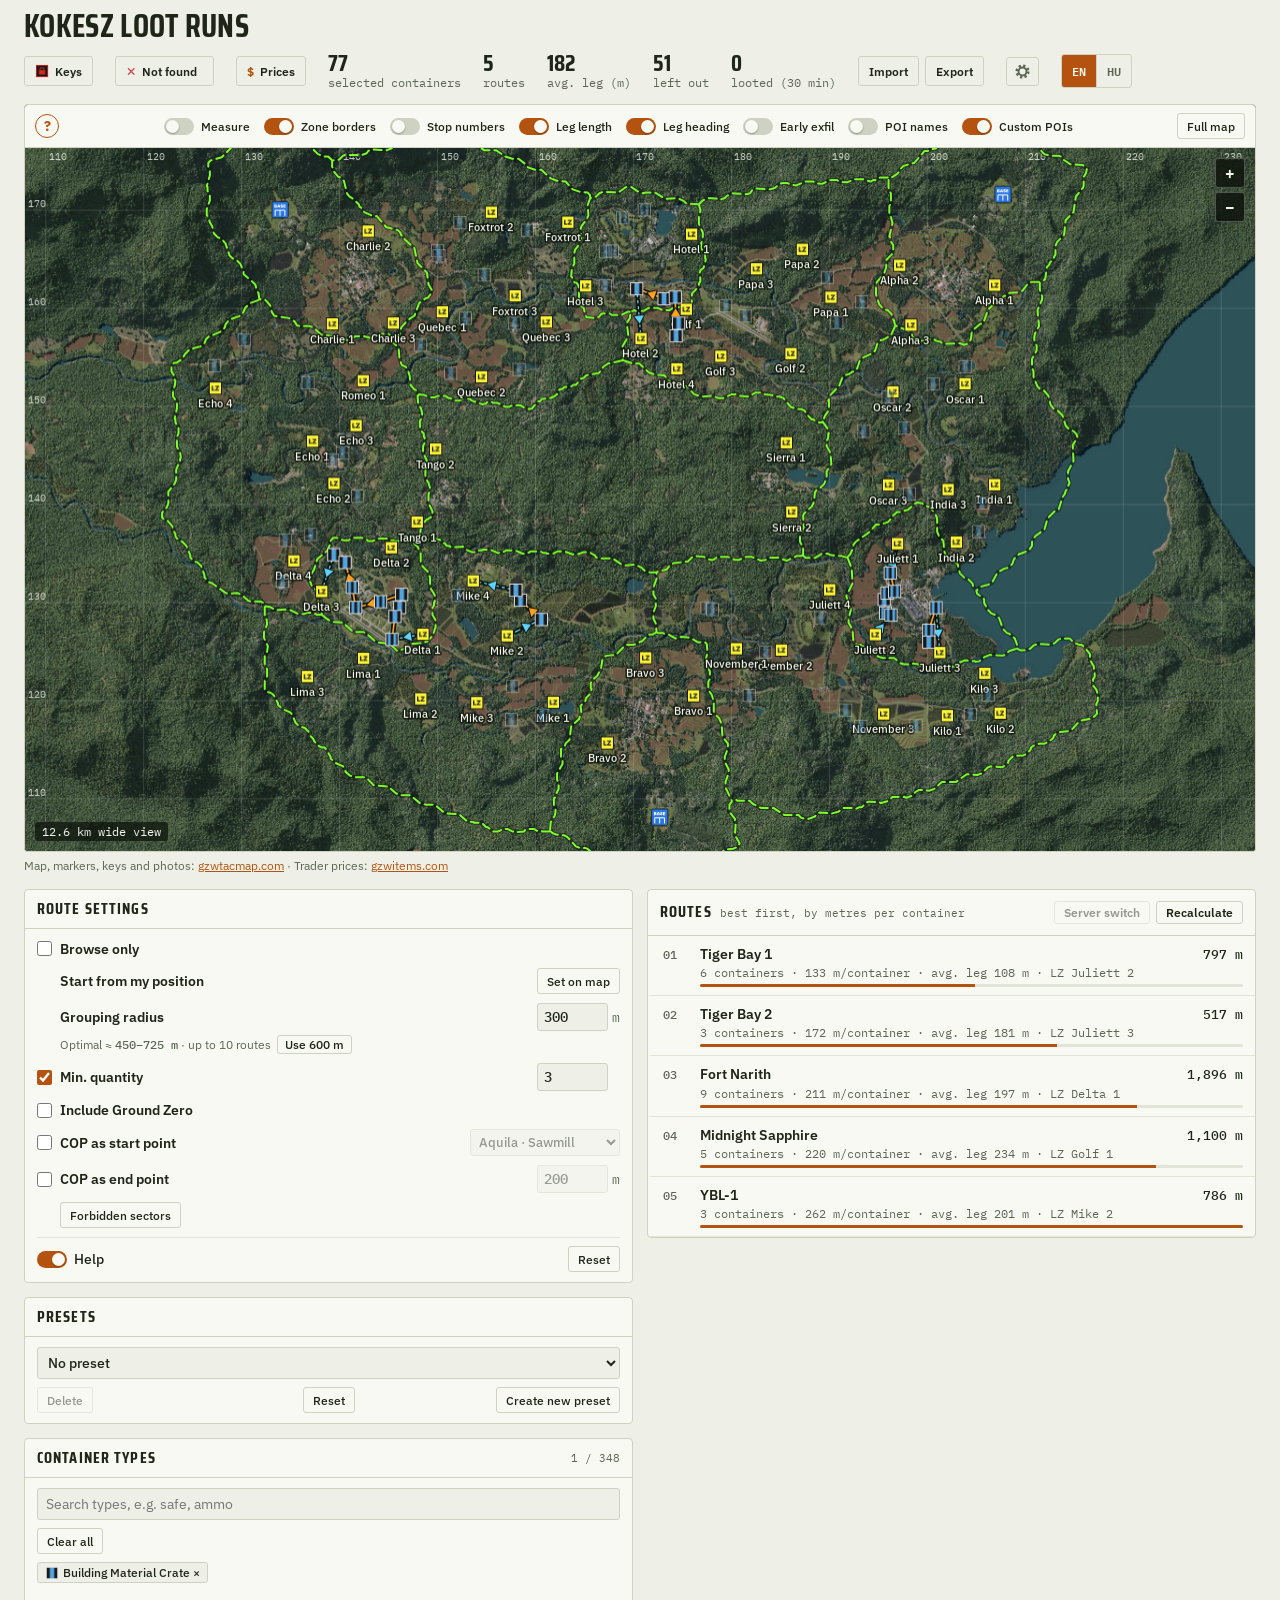
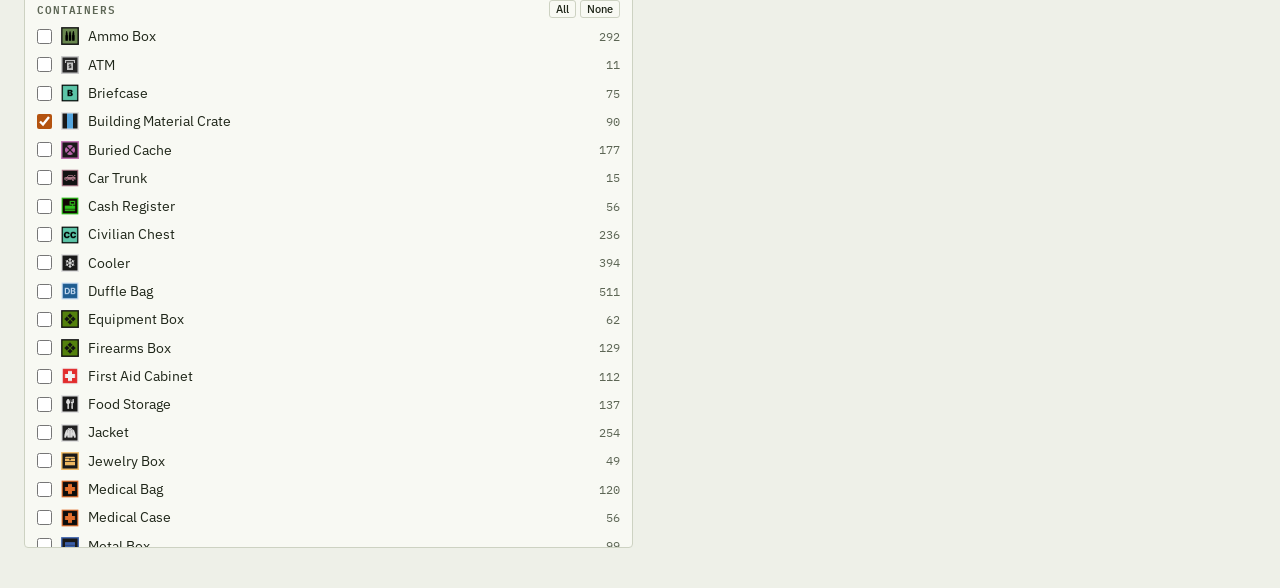
==== commit 30714849: "Map Zoom" ====
--- a/index.html
+++ b/index.html
@@ -506,7 +506,7 @@
             <button type="button" id="zIn" data-i18n-title="zoom.inTitle" data-i18n-aria="zoom.in">+</button
             ><button type="button" id="zOut" data-i18n-title="zoom.outTitle" data-i18n-aria="zoom.out">−</button>
           </div>
-          <div class="zlvl" id="zlvl"></div>
+          <div class="zlvl"><span id="zlvl"></span><span id="gridAt" hidden></span></div>
           <div class="mhint" id="mhint" role="status" hidden></div>
           <div class="tip" id="tip" hidden></div>
           <div class="busy" id="busy" hidden data-i18n="busy"></div>
--- a/app.css
+++ b/app.css
@@ -672,6 +672,9 @@
   border-radius: 3px;
   pointer-events: none;
 }
+.zlvl span:not(:empty) + span:not([hidden])::before {
+  content: " · ";
+}
 .tipimg {
   display: block;
   width: 470px;
@@ -834,6 +837,29 @@
 .det .lz .v {
   font-size: 0.85rem;
 }
+/* start and end side by side in one row: each its tag and distance over its name, and any explanation under that */
+.det .lzs {
+  grid-column: 1/-1;
+  display: grid;
+  grid-template-columns: 1fr 1fr;
+  gap: 8px;
+}
+.det .lzs .lz {
+  grid-column: auto;
+  grid-template-columns: minmax(0, 1fr) auto;
+  grid-template-areas: "k v" "b b";
+  align-content: start;
+  gap: 2px 8px;
+}
+.det .lzs .lz > .k:first-child {
+  grid-area: k;
+}
+.det .lzs .lz > b {
+  grid-area: b;
+}
+.det .lzs .lz > .v {
+  grid-area: v;
+}
 table {
   width: 100%;
   border-collapse: collapse;
@@ -1617,18 +1643,14 @@
 .seclist input:checked ~ small {
   color: var(--accent);
 }
-/* route panel: raid checklist progress, and keyed doors along the route. The list must not scroll on its own: as a scrolling
-   item of the height-limited details grid it would be squeezed to nothing; the details scroll as a whole instead */
-.det .prog {
-  grid-column: 1/-1;
-  display: flex;
-  align-items: baseline;
-  gap: 10px;
-}
-.det .prog button {
-  margin-left: auto;
-  padding: 2px 8px;
-  font-size: 0.72rem;
+/* route panel: ↺ after the Containers count (takes the route's looted ticks off), and keyed doors along the route. The door
+   list must not scroll on its own: as a scrolling item of the height-limited details grid it would be squeezed to nothing;
+   the details scroll as a whole instead */
+.det .clrticks {
+  margin-left: 8px;
+  padding: 0 6px;
+  font: 600 0.8rem/1.4 var(--body);
+  vertical-align: middle;
 }
 .det .doors {
   grid-column: 1/-1;
@@ -1698,7 +1720,8 @@
   display: block;
   font: 600 0.68rem var(--body);
   color: var(--ink);
-  white-space: nowrap;
+  /* wraps inside the stop column, so the table keeps its width and the ✓ / ✕ columns stay in view */
+  white-space: normal;
 }
 /* Start from my position: Set on map / Move (accent while waiting for the click on the map), and ✕ to clear */
 .mebtns {
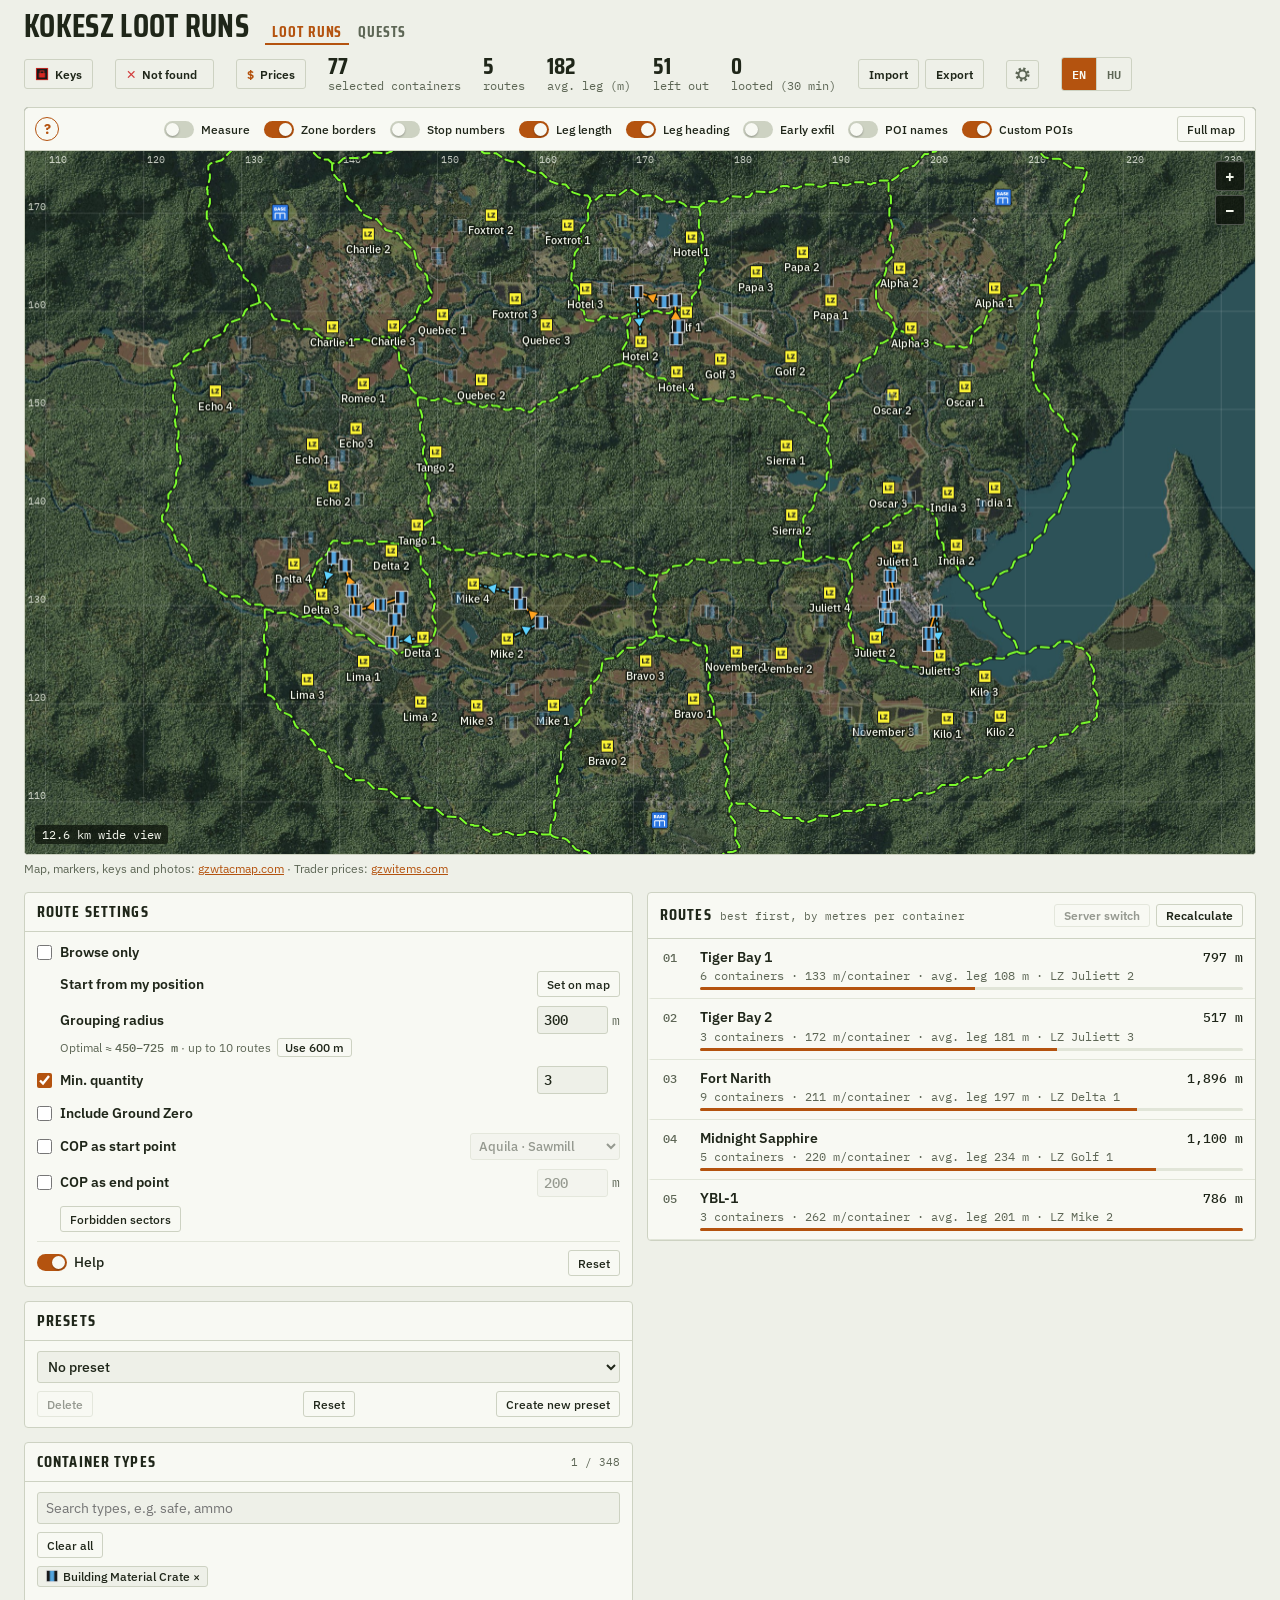
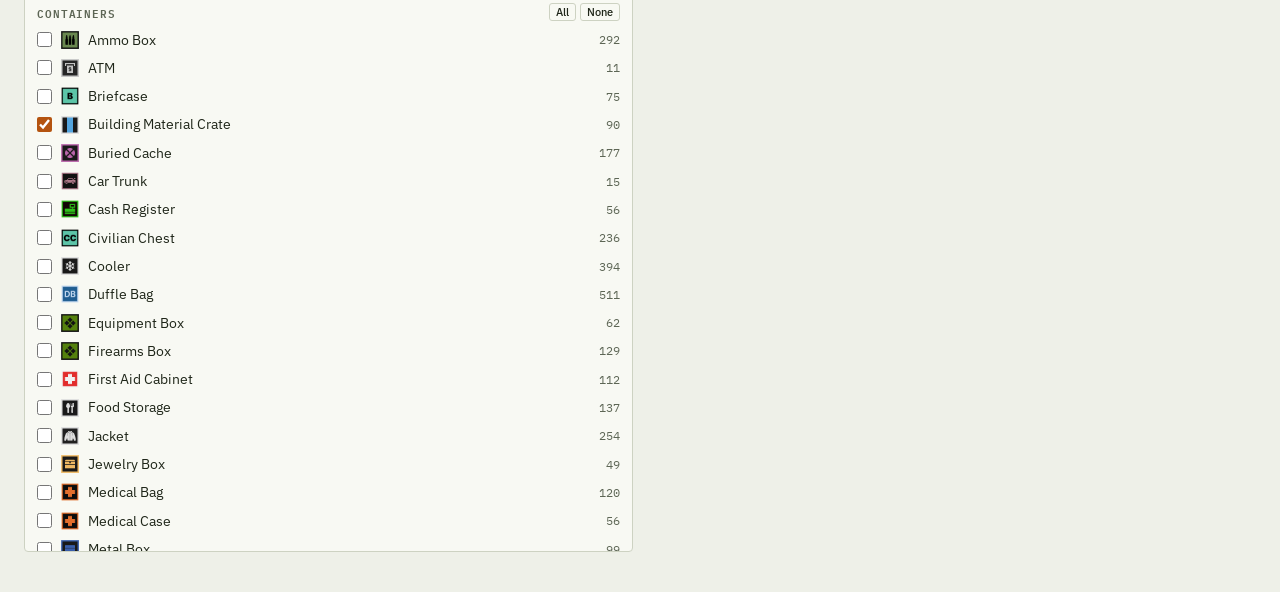
==== commit 81da412a: "Quests" ====
--- a/index.html
+++ b/index.html
@@ -73,8 +73,11 @@
       </p>
     </noscript>
     <header>
-      <div>
+      <div class="brandrow">
         <h1>Kokesz Loot Runs</h1>
+        <nav class="sitenav" data-i18n-aria="nav.aria">
+          <a href="index.html" aria-current="page" data-i18n="nav.planner"></a><a href="quests.html" data-i18n="nav.quests"></a>
+        </nav>
       </div>
       <div class="stats">
         <button type="button" id="keysBtn" class="keysbtn" aria-haspopup="dialog">
--- a/app.css
+++ b/app.css
@@ -1183,6 +1183,33 @@
   padding: 6px 10px;
   font-weight: 600;
 }
+/* the brand and the site's two pages (loot planner, quest guide), the open one underlined */
+.brandrow {
+  display: flex;
+  flex-wrap: wrap;
+  align-items: baseline;
+  gap: 4px 16px;
+}
+.sitenav {
+  display: inline-flex;
+  gap: 2px;
+}
+.sitenav a {
+  font: 700 0.95rem/1 var(--display);
+  letter-spacing: 0.06em;
+  text-transform: uppercase;
+  color: var(--muted);
+  text-decoration: none;
+  padding: 4px 7px 3px;
+  border-bottom: 2px solid transparent;
+}
+.sitenav a:hover {
+  color: var(--ink);
+}
+.sitenav a[aria-current="page"] {
+  color: var(--accent);
+  border-bottom-color: var(--accent);
+}
 /* language switch: two joined buttons, the chosen one filled */
 .lang {
   display: inline-flex;
@@ -1851,6 +1878,10 @@
 }
 .dlgnote a {
   color: var(--accent);
+}
+/* a fixed height, so the dialog does not shrink and re-centre (moving the search box) as the list filters down */
+#prDlg {
+  height: min(86vh, 900px);
 }
 .prbar {
   display: flex;
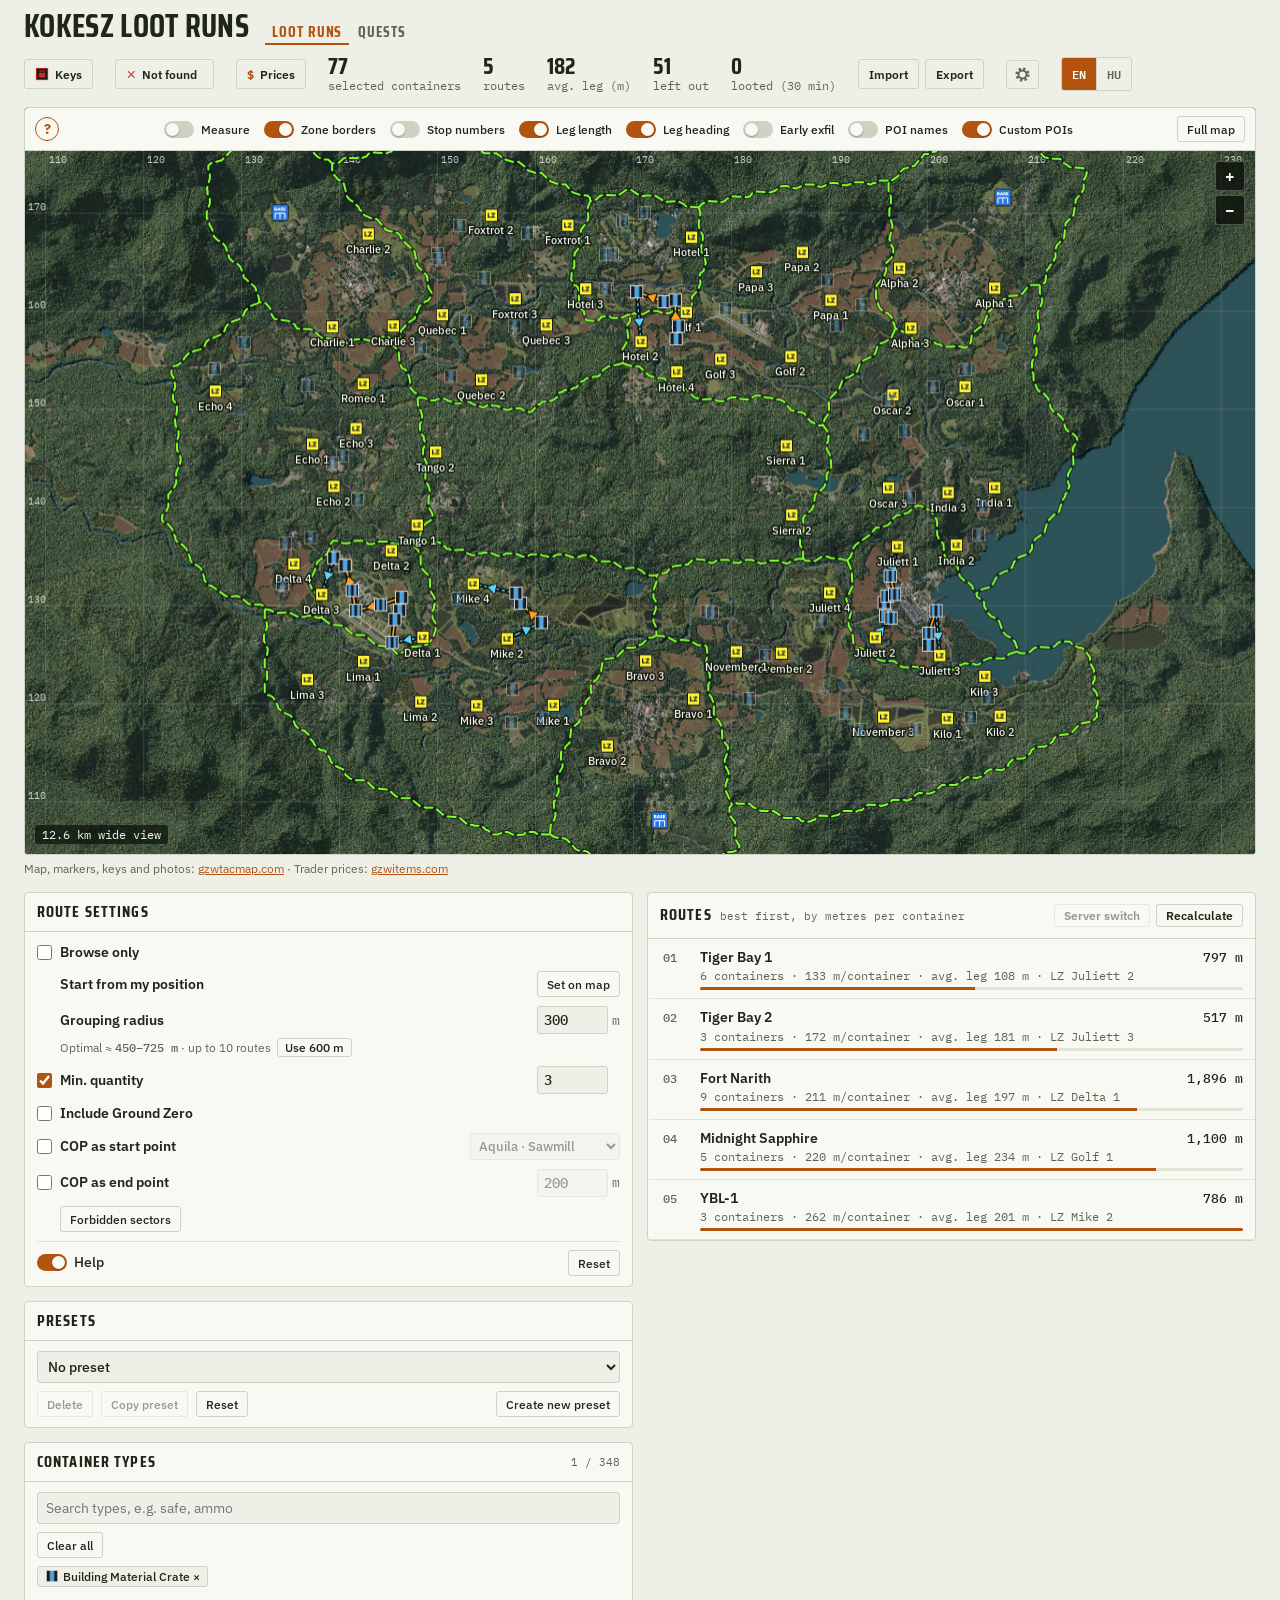
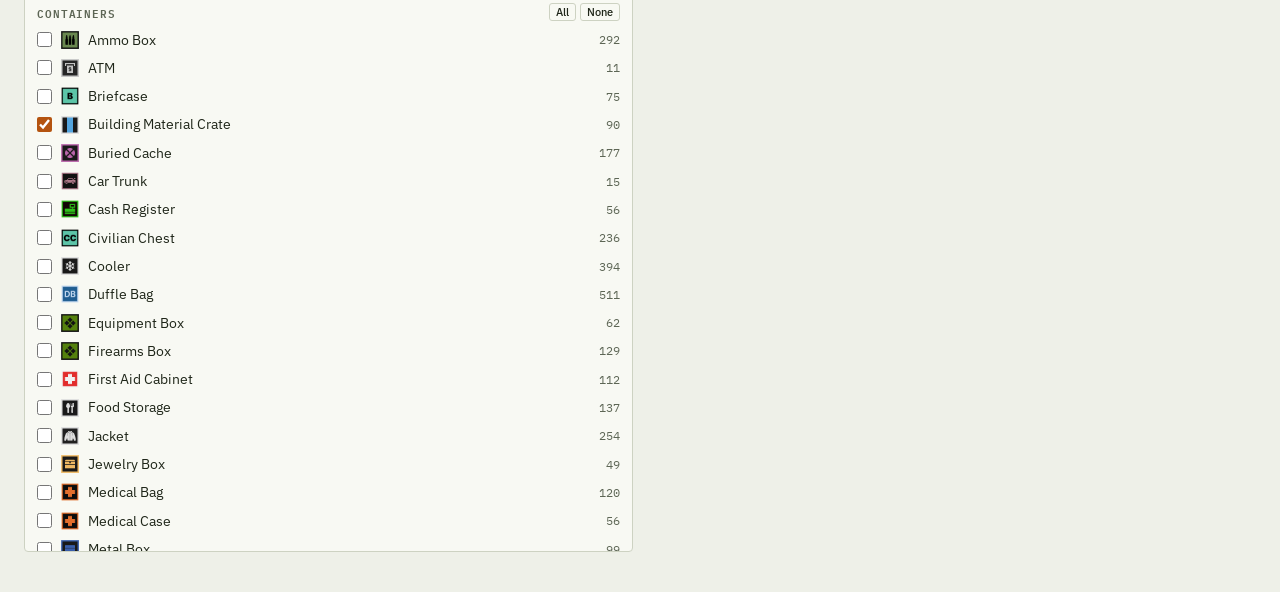
==== commit 17a4d61b: "Clone profiles" ====
--- a/index.html
+++ b/index.html
@@ -439,6 +439,7 @@
             <select id="preset" data-i18n-aria="preset.selectAria" aria-describedby="hPreset"></select>
             <div class="prow">
               <button type="button" id="presetDel" data-i18n="preset.delete"></button>
+              <button type="button" id="presetCopy" aria-haspopup="dialog" data-i18n="preset.copy"></button>
               <button type="button" id="presetReset" aria-haspopup="dialog" data-i18n="preset.reset"></button>
               <button type="button" id="presetNew" aria-haspopup="dialog" data-i18n="preset.new"></button>
             </div>
--- a/app.css
+++ b/app.css
@@ -1508,21 +1508,18 @@
   border: 1px solid var(--line);
   border-radius: 3px;
 }
-/* Delete on the left, Reset in the middle, Create new preset on the right */
+/* Delete, Copy and Reset on the left, Create new preset on the right; they wrap when the panel is narrow */
 .presets .prow {
-  display: grid;
-  grid-template-columns: 1fr auto 1fr;
+  display: flex;
+  flex-wrap: wrap;
   align-items: center;
   gap: 8px;
 }
 .presets .prow button {
   white-space: nowrap;
 }
-.presets .prow > :first-child {
-  justify-self: start;
-}
 .presets .prow > :last-child {
-  justify-self: end;
+  margin-left: auto;
 }
 .presets button:disabled,
 .dlgbtns button:disabled {
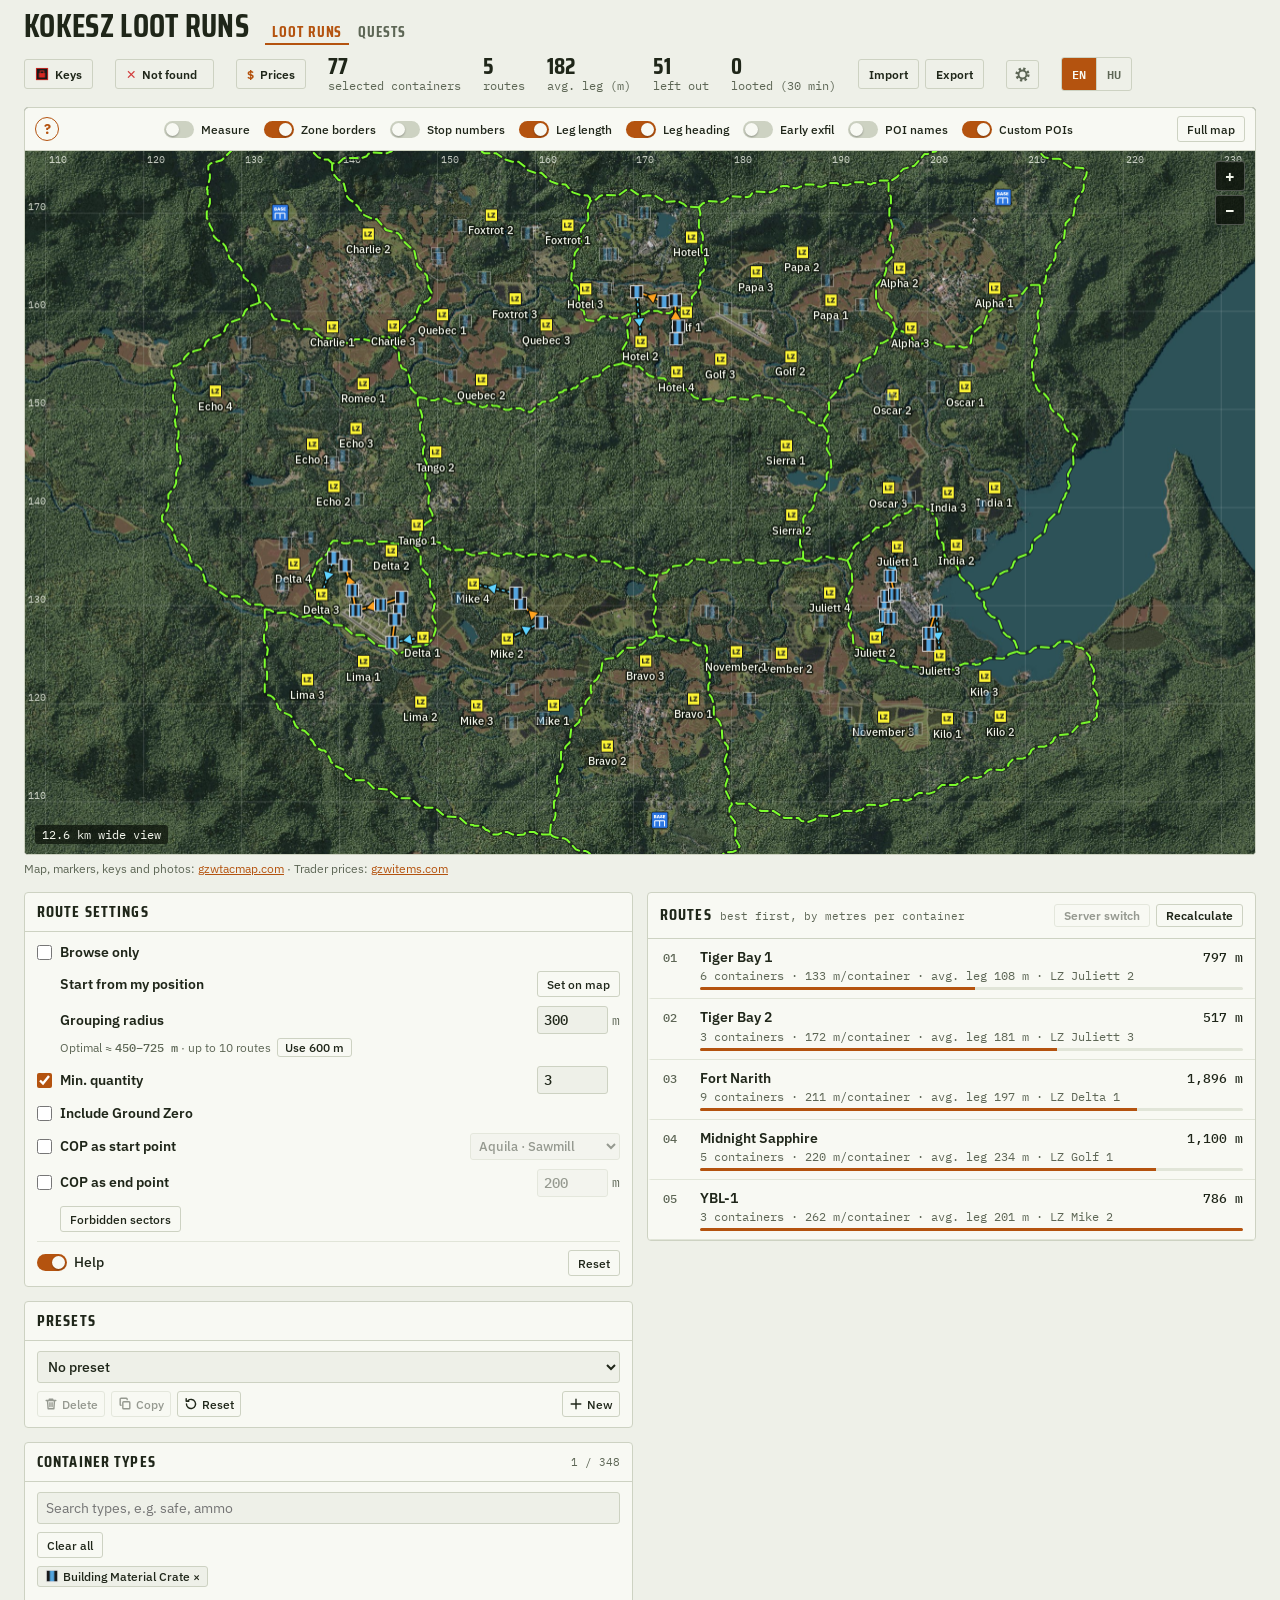
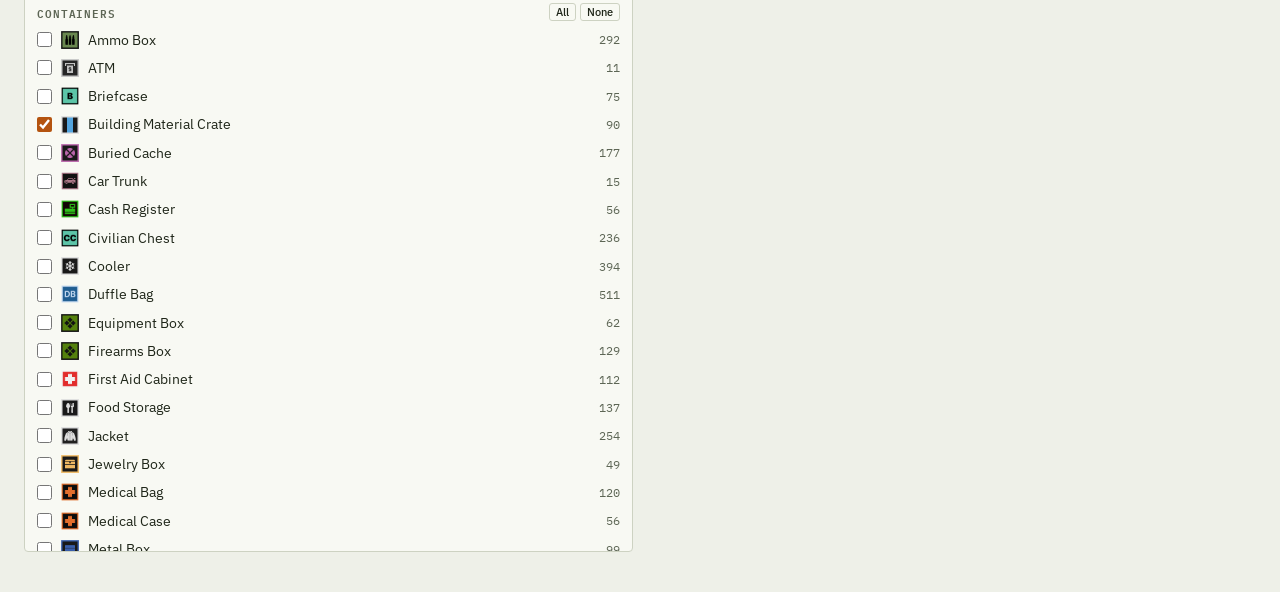
==== commit b19fc58a: "Button alignments" ====
--- a/index.html
+++ b/index.html
@@ -438,10 +438,22 @@
           <div class="presets">
             <select id="preset" data-i18n-aria="preset.selectAria" aria-describedby="hPreset"></select>
             <div class="prow">
-              <button type="button" id="presetDel" data-i18n="preset.delete"></button>
-              <button type="button" id="presetCopy" aria-haspopup="dialog" data-i18n="preset.copy"></button>
-              <button type="button" id="presetReset" aria-haspopup="dialog" data-i18n="preset.reset"></button>
-              <button type="button" id="presetNew" aria-haspopup="dialog" data-i18n="preset.new"></button>
+              <button type="button" id="presetDel" data-i18n-title="preset.delTitle">
+                <svg viewBox="0 0 16 16" width="14" height="14" aria-hidden="true" fill="none" stroke="currentColor" stroke-width="1.6" stroke-linecap="round" stroke-linejoin="round"><path d="M2.5 4h11M6 4V2.5h4V4M4 4l.7 9.5h6.6L12 4M6.8 6.5v4.5M9.2 6.5v4.5" /></svg
+                ><span data-i18n="preset.delete"></span>
+              </button>
+              <button type="button" id="presetCopy" aria-haspopup="dialog" data-i18n-title="preset.copyTitle">
+                <svg viewBox="0 0 16 16" width="14" height="14" aria-hidden="true" fill="none" stroke="currentColor" stroke-width="1.6" stroke-linecap="round" stroke-linejoin="round"><rect x="5.5" y="5.5" width="8" height="8" rx="1" /><path d="M10.5 3V2.5a1 1 0 0 0-1-1h-6a1 1 0 0 0-1 1v6a1 1 0 0 0 1 1H3" /></svg
+                ><span data-i18n="preset.copy"></span>
+              </button>
+              <button type="button" id="presetReset" aria-haspopup="dialog" data-i18n-title="preset.resetTitle">
+                <svg viewBox="0 0 16 16" width="14" height="14" aria-hidden="true" fill="none" stroke="currentColor" stroke-width="1.6" stroke-linecap="round" stroke-linejoin="round"><path d="M2.8 8a5.2 5.2 0 1 0 1.6-3.8M2.5 1.8v3h3" /></svg
+                ><span data-i18n="preset.reset"></span>
+              </button>
+              <button type="button" id="presetNew" aria-haspopup="dialog" data-i18n-title="preset.newTitle">
+                <svg viewBox="0 0 16 16" width="14" height="14" aria-hidden="true" fill="none" stroke="currentColor" stroke-width="1.6" stroke-linecap="round" stroke-linejoin="round"><path d="M8 2.5v11M2.5 8h11" /></svg
+                ><span data-i18n="preset.new"></span>
+              </button>
             </div>
             <div class="hint wide" id="hPreset" role="tooltip" data-i18n-html="preset.hint"></div>
           </div>
--- a/app.css
+++ b/app.css
@@ -1513,10 +1513,17 @@
   display: flex;
   flex-wrap: wrap;
   align-items: center;
-  gap: 8px;
+  gap: 6px;
 }
 .presets .prow button {
+  display: inline-flex;
+  align-items: center;
+  gap: 4px;
+  padding: 4px 6px;
   white-space: nowrap;
+}
+.presets .prow svg {
+  flex: none;
 }
 .presets .prow > :last-child {
   margin-left: auto;
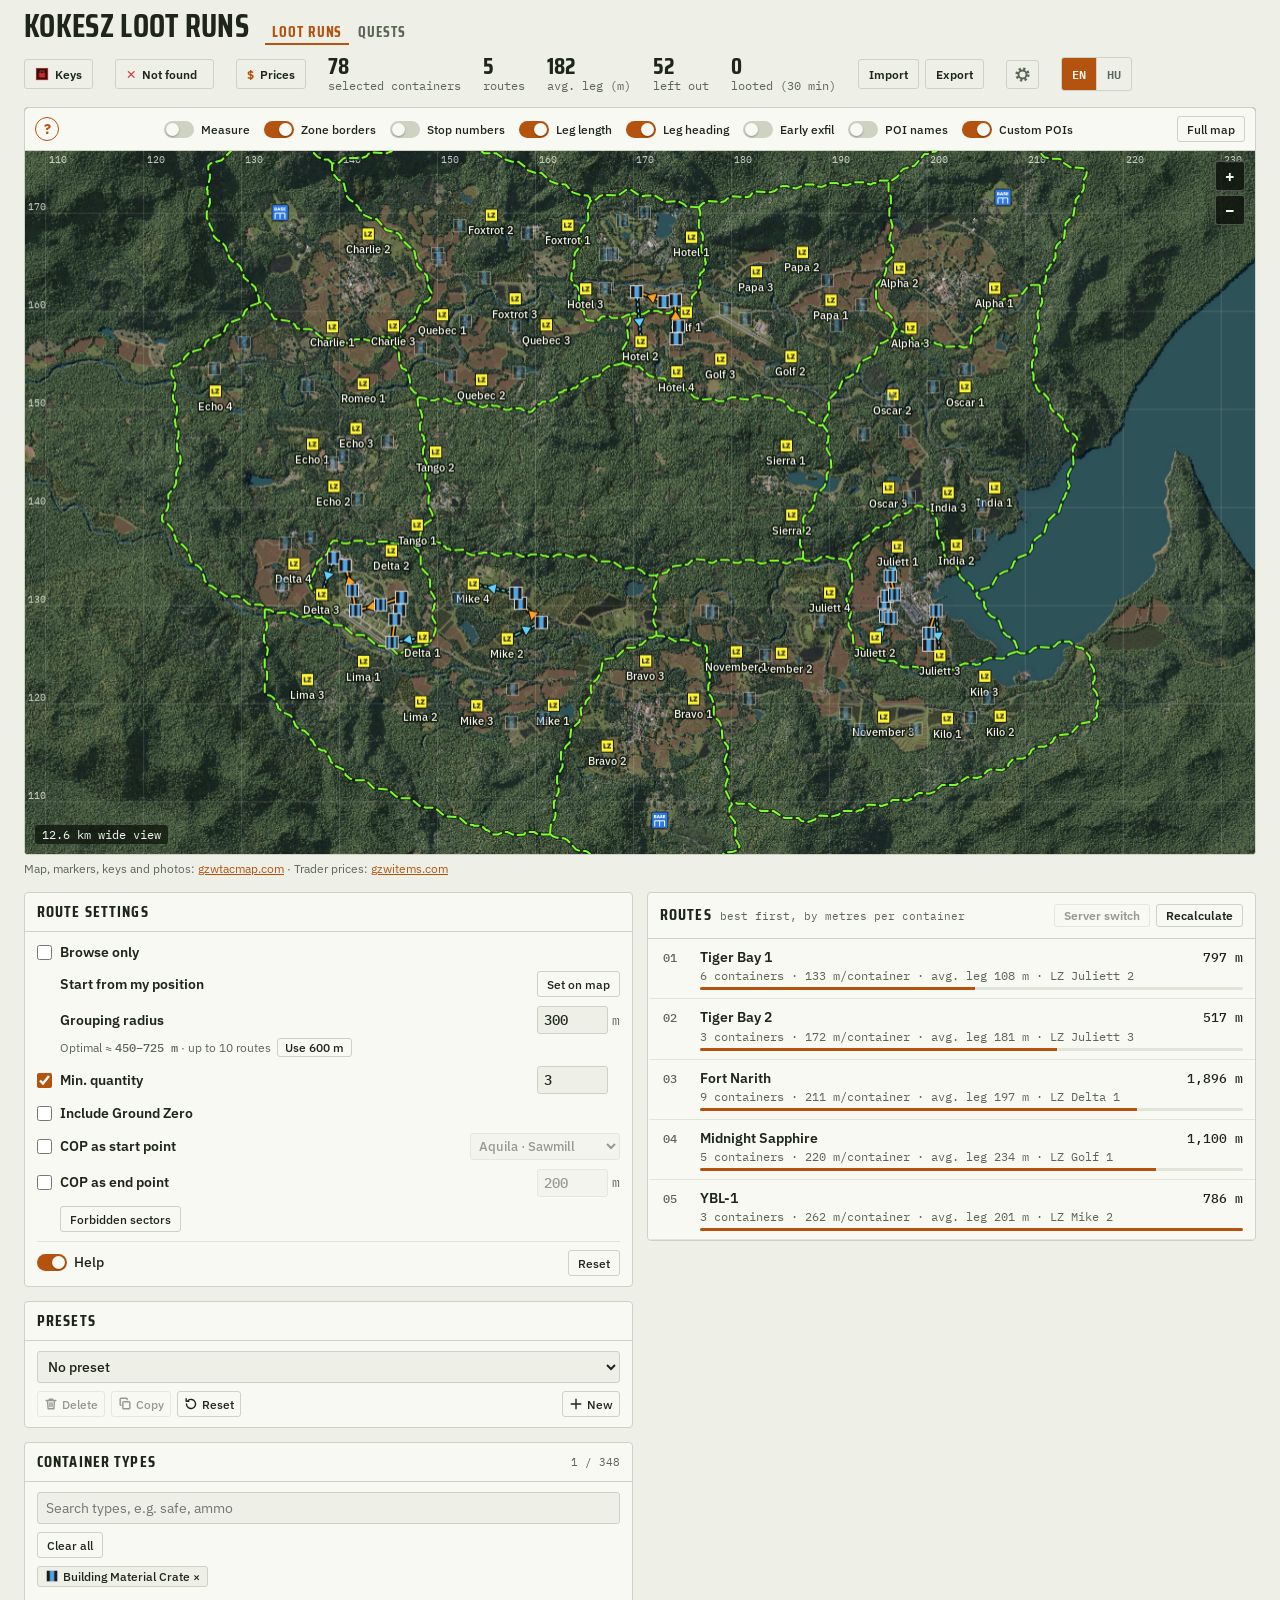
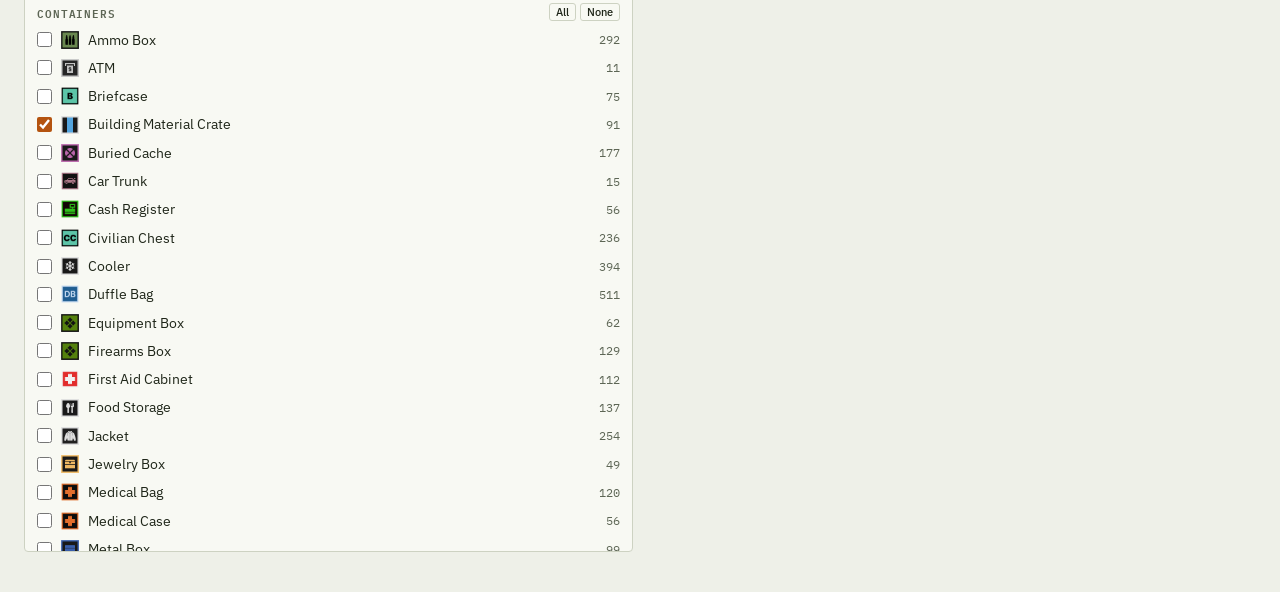
==== commit b5f1d6b8: "Door show key" ====
--- a/index.html
+++ b/index.html
@@ -195,6 +195,7 @@
       <button type="button" role="menuitem" id="ctxEdit" data-i18n="ctx.edit"></button>
       <button type="button" role="menuitem" id="ctxRoute"></button>
       <button type="button" role="menuitem" id="ctxNf"></button>
+      <button type="button" role="menuitem" id="ctxCode" data-i18n="ctx.code"></button>
       <button type="button" role="menuitem" id="ctxNote"></button>
     </div>
     <dialog id="noteDlg" aria-labelledby="noteT">
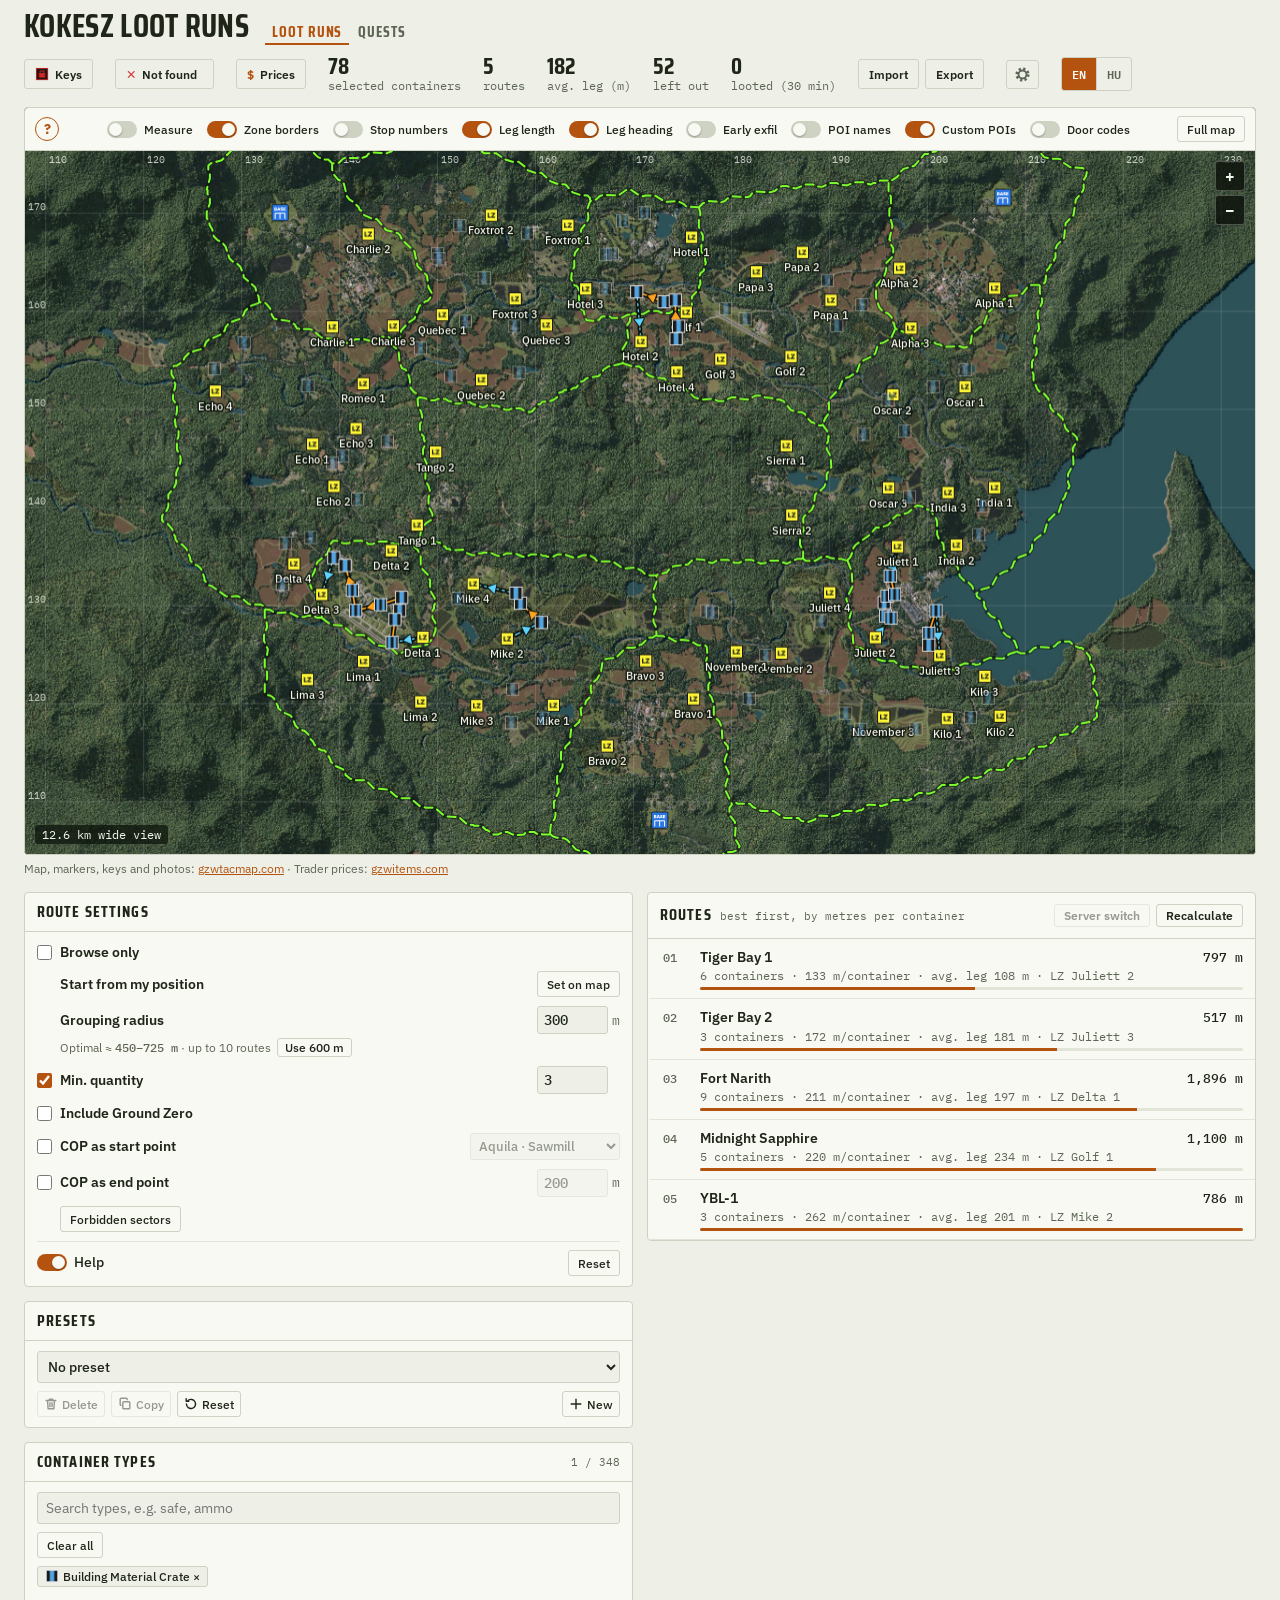
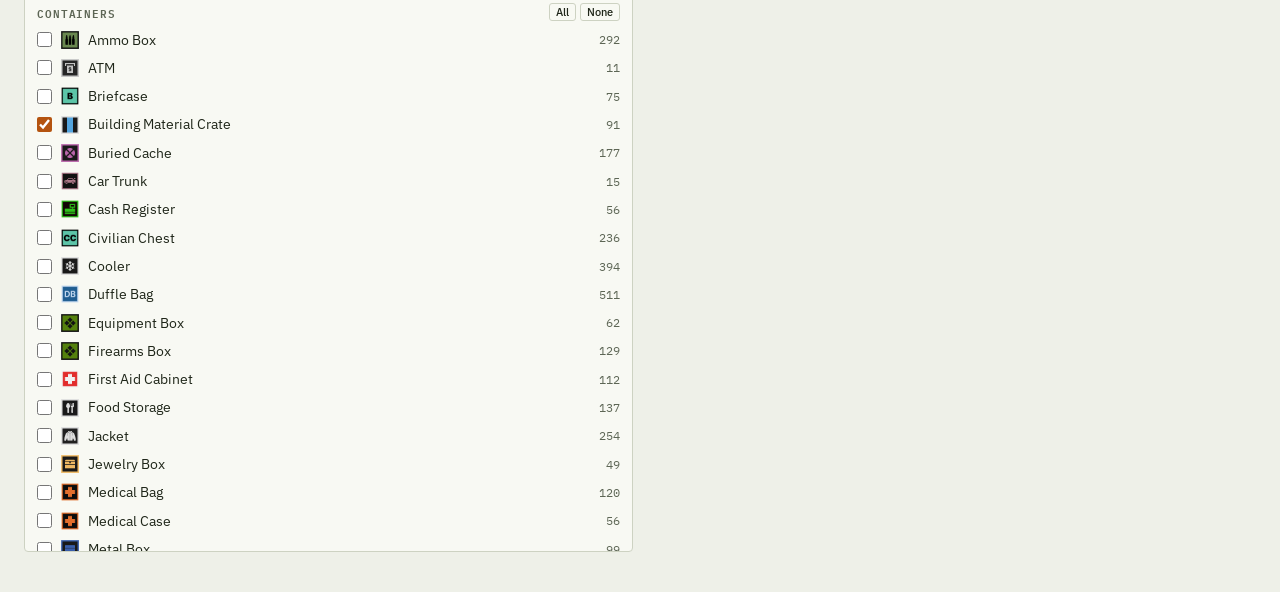
==== commit 2340f826: "Show Door Codes" ====
--- a/index.html
+++ b/index.html
@@ -513,7 +513,10 @@
                 ><span data-i18n="sw.poi"></span></label
               ><label class="switch" data-i18n-title="sw.cmTitle"
                 ><input type="checkbox" role="switch" id="cmShow" /><span class="track" aria-hidden="true"></span
-                ><span data-i18n="sw.cm"></span
+                ><span data-i18n="sw.cm"></span></label
+              ><label class="switch" data-i18n-title="sw.codesTitle"
+                ><input type="checkbox" role="switch" id="doorCodes" /><span class="track" aria-hidden="true"></span
+                ><span data-i18n="sw.codes"></span
               ></label>
             </div>
             <button id="full" type="button" data-i18n="full"></button>
